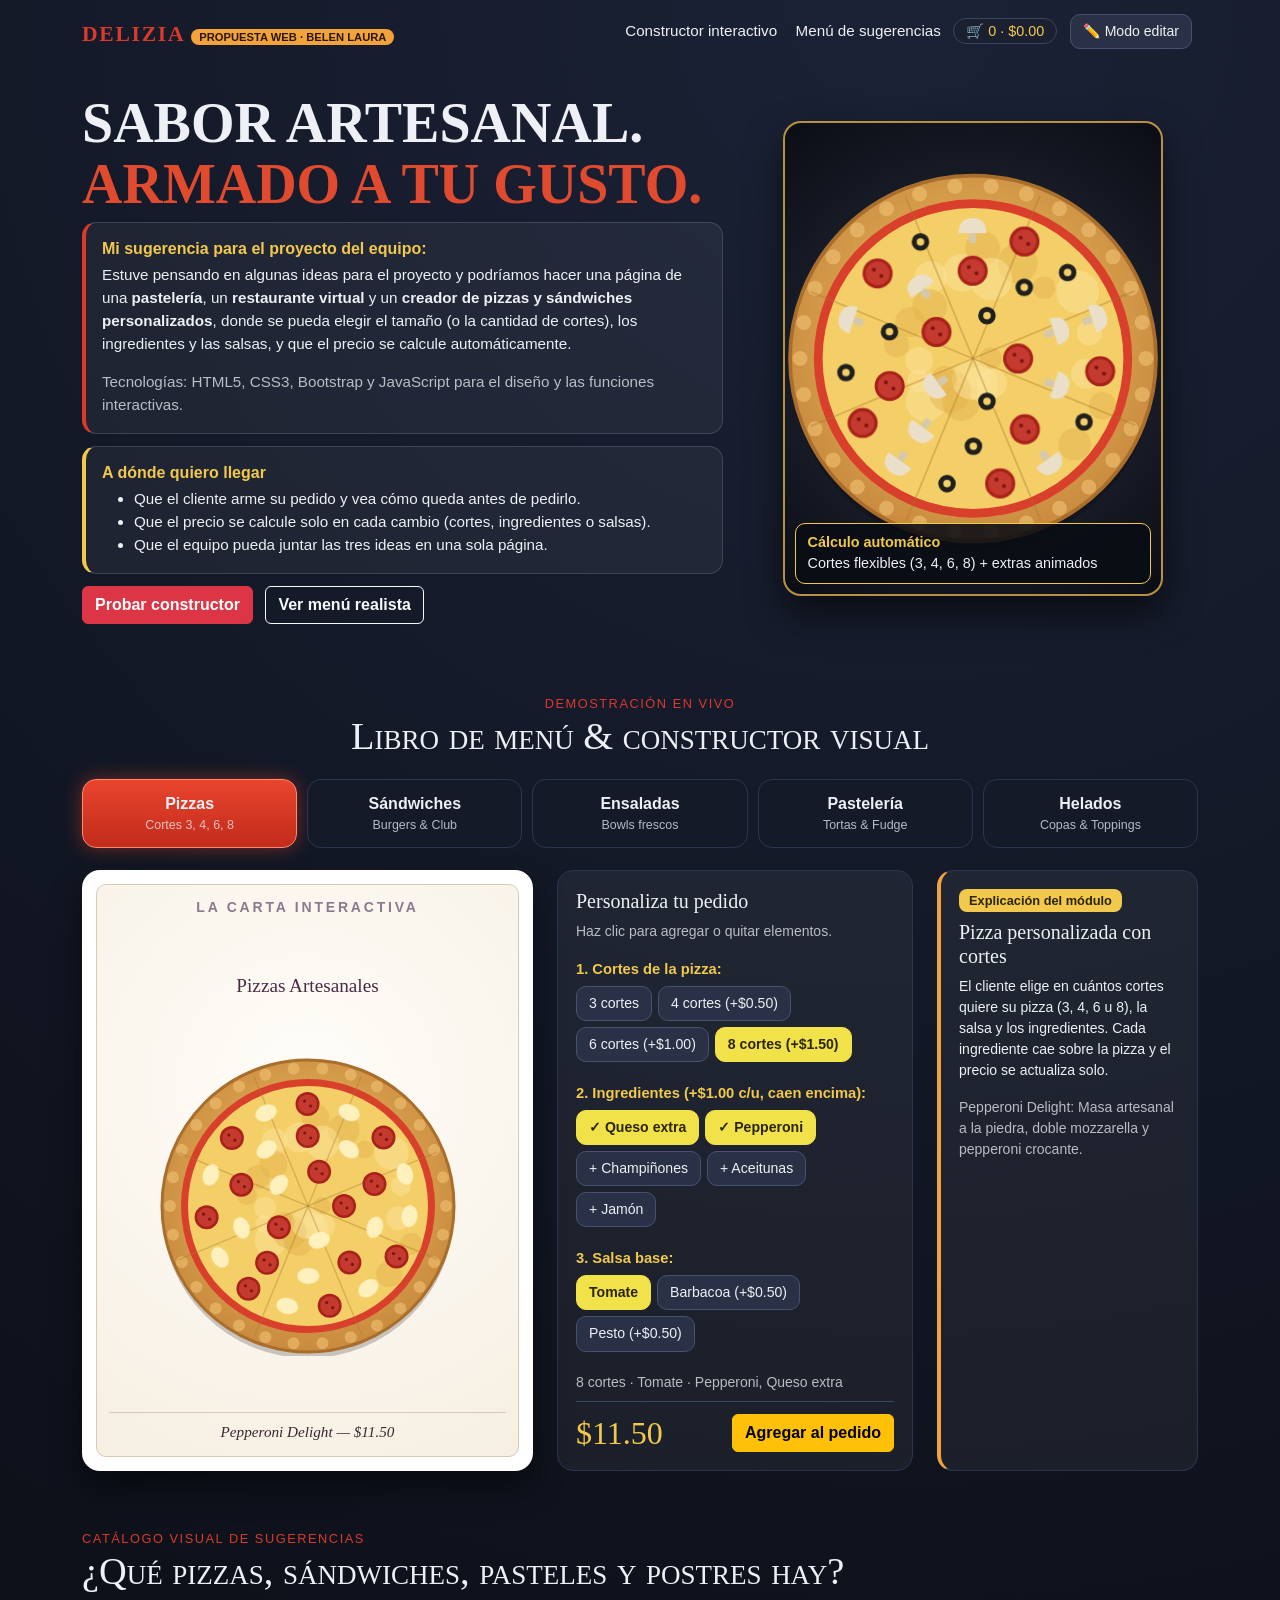
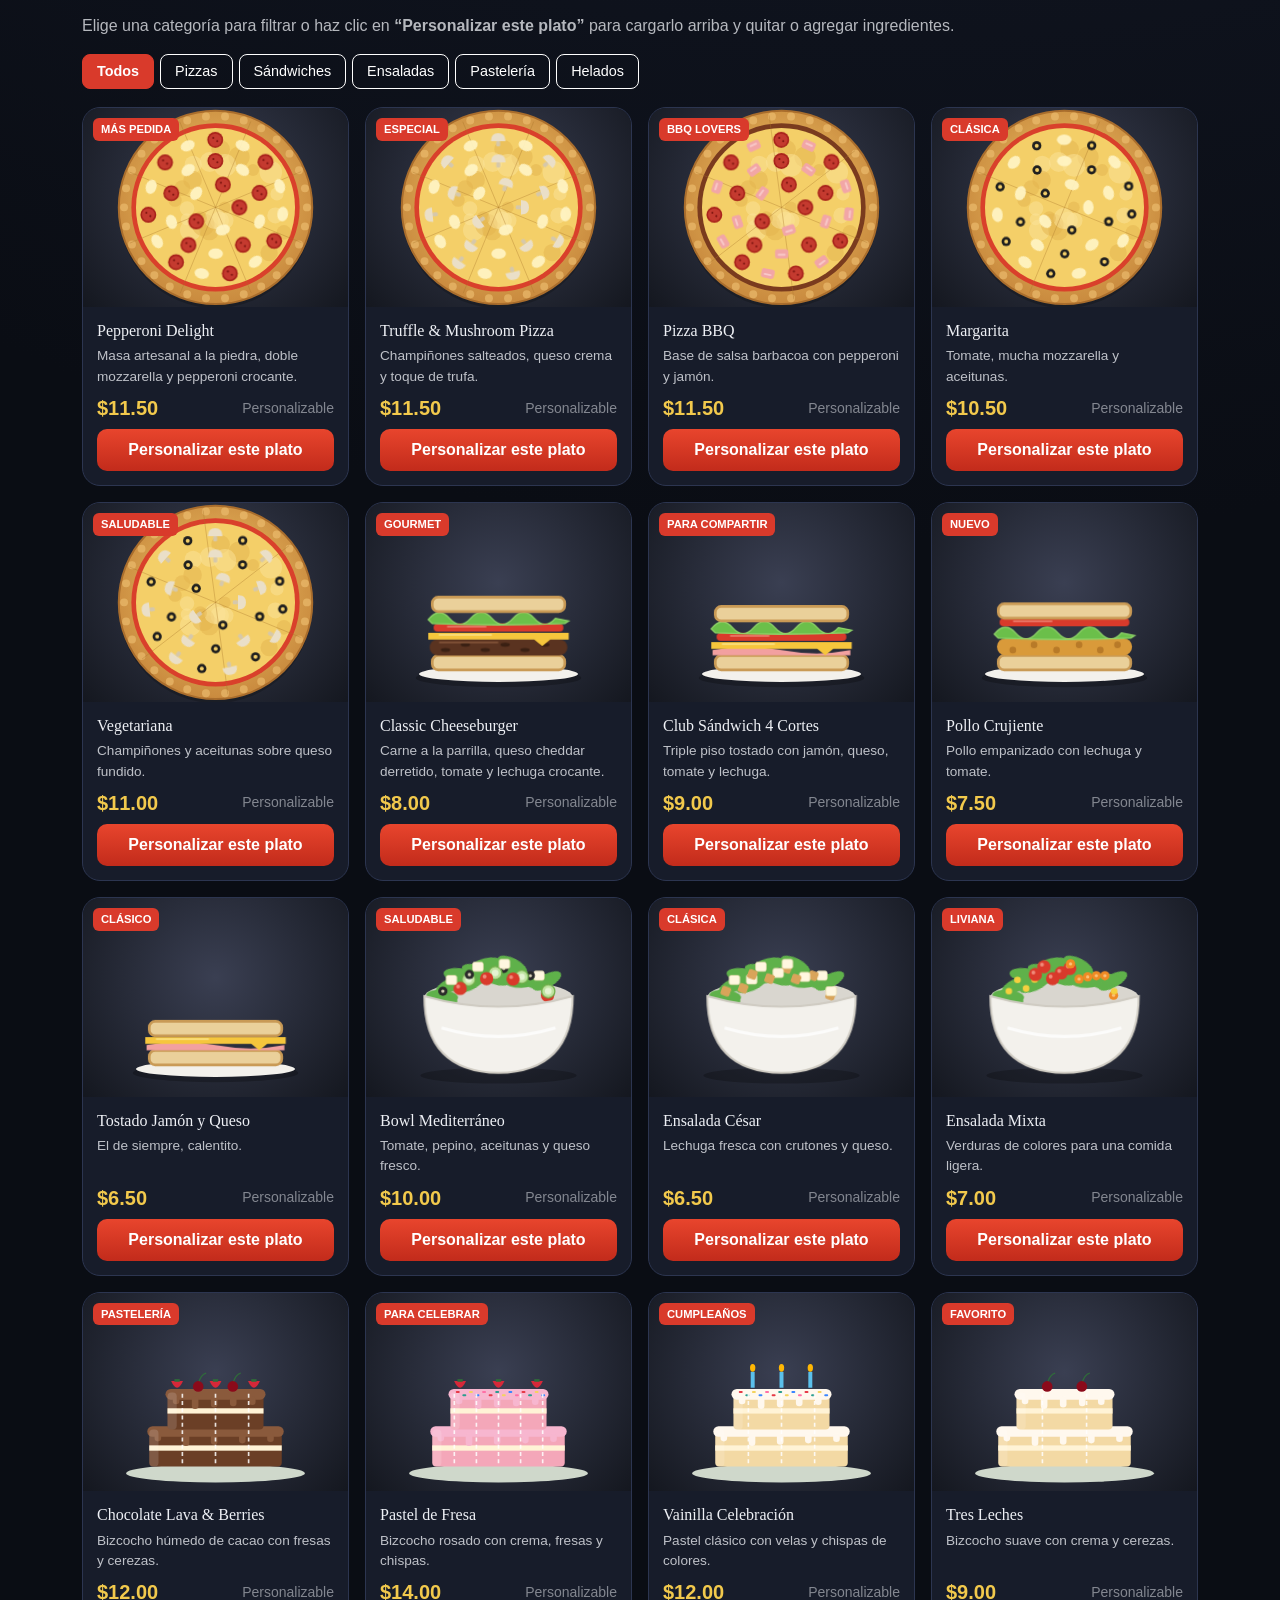
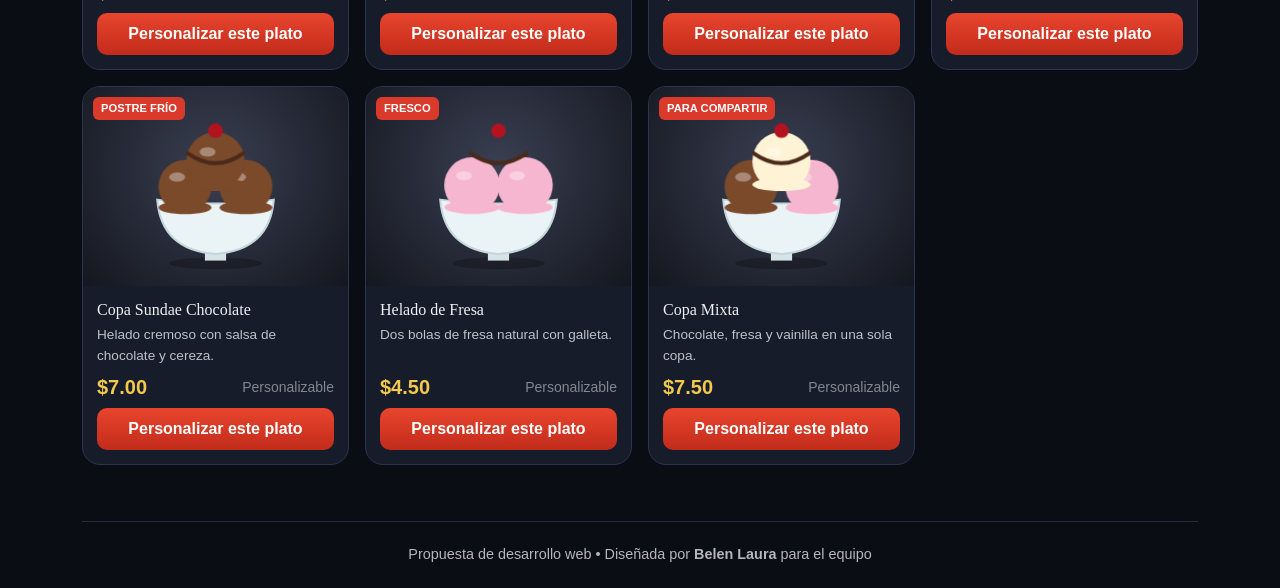
==== belen.html @ 1214b103 "Add files via upload" ====
<!DOCTYPE html>
<html lang="es">
<head>
<meta charset="UTF-8">
<meta name="viewport" content="width=device-width, initial-scale=1">
<title>Propuesta web: pizzas, sándwiches, pastelería y postres — Belen Laura</title>
<link href="https://cdn.jsdelivr.net/npm/bootstrap@5.3.3/dist/css/bootstrap.min.css" rel="stylesheet">
<style>
:root{--red:#d93a2b;--gold:#f2c94c;--bg:#0a0d14;--card:#171c2a;--line:#2c3550}
html{scroll-behavior:smooth}
body{background:radial-gradient(circle at 70% 0,#1b2236 0,var(--bg) 55%);color:#eef0f5;font-family:"Segoe UI",Roboto,Arial,sans-serif;min-height:100vh}
h1,h2,h3,.brand{font-family:Georgia,"Times New Roman",serif}
.top{display:flex;justify-content:space-between;align-items:center;flex-wrap:wrap;gap:10px;padding:14px 0}
.brand{color:var(--red);font-weight:700;letter-spacing:.08em;font-size:1.35rem}
.tag{background:#f2a33a;color:#2a1600;border-radius:8px;padding:2px 8px;font-size:.7rem;font-weight:700;margin-left:6px;font-family:"Segoe UI",sans-serif}
.top a{color:#eef0f5;text-decoration:none;margin-left:14px;font-size:.95rem}.top a:hover{color:var(--gold)}
.pill{background:#1a2030;border:1px solid #3a4560;border-radius:999px;padding:4px 12px;color:var(--gold);font-size:.9rem}
.hero h1{font-size:clamp(2rem,6vw,3.5rem);line-height:1.08;font-weight:800;text-transform:uppercase}
.hero h1 span{color:#e04a2f}
.box{background:rgba(255,255,255,.05);border:1px solid rgba(255,255,255,.14);border-left:4px solid var(--red);border-radius:14px;padding:16px;margin-bottom:12px}
.box h3{font-size:1rem;color:var(--gold);font-family:"Segoe UI",sans-serif;font-weight:700;margin-bottom:6px}
.box p,.box li{font-size:.95rem;line-height:1.5}
.frame{border:2px solid #b8903f;border-radius:18px;overflow:hidden;position:relative;background:radial-gradient(circle,#2b3042,#0a0d14);aspect-ratio:4/5;max-width:380px;margin:auto;box-shadow:0 18px 36px rgba(0,0,0,.55)}
.frame>svg,.frame>img{position:absolute;inset:0;width:100%;height:100%;object-fit:cover}
.cap2{position:absolute;left:10px;right:10px;bottom:10px;background:rgba(10,13,20,.88);border:1px solid var(--gold);border-radius:10px;padding:8px 12px;z-index:2;font-size:.9rem}
.eyebrow{color:var(--red);text-transform:uppercase;letter-spacing:.12em;font-size:.8rem;text-align:center;margin:0}
.sec{padding:46px 0 12px}.sec h2{text-align:center;font-size:clamp(1.6rem,4.5vw,2.4rem);font-variant:small-caps;margin-bottom:20px}
.cattabs{display:grid;grid-template-columns:repeat(auto-fit,minmax(130px,1fr));gap:10px;margin-bottom:22px}
.cattab{background:#141a28;border:1px solid var(--line);border-radius:14px;color:#eef0f5;padding:12px 8px;text-align:center;cursor:pointer;transition:.2s}
.cattab:hover{border-color:var(--gold)}
.cattab small{display:block;opacity:.75;font-size:.78rem}
.cattab.on{background:linear-gradient(#e8452d,#c22b1b);border-color:#ff8a70;box-shadow:0 0 18px rgba(232,69,45,.45)}
.pn{background:rgba(255,255,255,.05);border:1px solid var(--line);border-radius:16px;padding:18px;height:100%;display:flex;flex-direction:column}
.pn h3{font-size:1.25rem}
.bookp{background:#fff;border-radius:18px;padding:14px;color:#3a2530;text-align:center;height:100%;box-shadow:0 16px 32px rgba(0,0,0,.45)}
.bookp .in{border:1px solid #d9c9b5;border-radius:10px;padding:12px;height:100%;display:flex;flex-direction:column;justify-content:space-between;background:radial-gradient(circle at 50% 35%,#fffdf9,#f6efe2)}
.bookp small{letter-spacing:.2em;color:#8a7a90;font-weight:600}
.bookp h3{font-size:1.2rem;color:#4a2a44;margin:4px 0}
.bookp svg{width:100%;max-width:300px;display:block;margin:4px auto}
.bookp .cp{font-family:Georgia,serif;font-style:italic;border-top:1px solid #d9c9b5;padding-top:8px;font-size:.95rem}
.og{margin-bottom:14px}.og b{display:block;color:var(--gold);margin-bottom:6px;font-size:.92rem}
.opt{background:#2a3146;border:1px solid #475270;color:#eef0f5;border-radius:10px;padding:6px 12px;margin:0 6px 6px 0;cursor:pointer;font-size:.88rem;transition:.15s}
.opt:hover{border-color:var(--gold)}
.opt.on{background:#f2e24a;color:#2a2400;border-color:#f2e24a;font-weight:700}
.tot{display:flex;justify-content:space-between;align-items:center;border-top:1px solid #3a4560;padding-top:12px;margin-top:auto}
.price{font-family:Georgia,serif;font-size:2rem;color:var(--gold);line-height:1}
.exp{border-left:4px solid #f2a33a}
.chipy{display:inline-block;background:var(--gold);color:#2a2400;border-radius:8px;padding:2px 10px;font-size:.8rem;font-weight:700;margin-bottom:8px;align-self:flex-start}
.filt{display:flex;flex-wrap:wrap;gap:6px;margin-bottom:18px}
.filt button{background:transparent;border:1px solid #fff;color:#fff;padding:6px 14px;border-radius:8px;cursor:pointer;font-size:.9rem;transition:.15s}
.filt button:hover{border-color:var(--gold);color:var(--gold)}
.filt button.on{background:var(--red);border-color:var(--red);color:#fff;font-weight:600}
.mcard{background:var(--card);border:1px solid var(--line);border-radius:18px;overflow:hidden;height:100%;display:flex;flex-direction:column;transition:.2s}
.mcard:hover{border-color:var(--gold);transform:translateY(-3px)}
.media{position:relative;aspect-ratio:4/3;background:radial-gradient(circle at 50% 40%,#3a3f52,#14171f);overflow:hidden}
.media svg,.media img{position:absolute;inset:0;width:100%;height:100%;object-fit:cover}
.media svg{object-fit:contain}
.br{position:absolute;left:10px;top:10px;z-index:2;background:var(--red);color:#fff;font-size:.7rem;font-weight:700;border-radius:6px;padding:3px 8px;text-transform:uppercase}
.mb{padding:14px;display:flex;flex-direction:column;gap:6px;flex:1}
.mb p{font-size:.85rem;opacity:.78;margin:0;flex:1}
.mb .pr{display:flex;justify-content:space-between;align-items:center}
.mb .pr b{color:var(--gold);font-size:1.25rem}
.mbtn{background:linear-gradient(#e8452d,#c22b1b);border:0;color:#fff;border-radius:10px;padding:9px;font-weight:600;cursor:pointer;transition:.15s}
.mbtn:hover{filter:brightness(1.1)}
.foot{border-top:1px solid var(--line);margin-top:44px;padding:22px 0;text-align:center;opacity:.75;font-size:.9rem}
body.edit [data-edit]{outline:2px dashed var(--gold);outline-offset:3px;cursor:text}
.ly,.steam,.liq,.bub{will-change:transform}
.steam{opacity:0}
.anim .ly{animation:drop .7s cubic-bezier(.25,.9,.3,1.25) both;animation-delay:calc(var(--i)*.12s)}
.anim .rise{animation:rise .9s ease both;transform-origin:150px 270px}
.anim .liq{transform-origin:150px 250px;animation:fillup 1.6s ease both}
.anim .steam{animation:steam 3s ease-in infinite;animation-delay:var(--d)}
.anim .bub{animation:bub 2.4s linear infinite;animation-delay:var(--d)}
.bookp.flip{animation:flip .8s cubic-bezier(.2,.8,.2,1) both;transform-origin:left center}
@keyframes drop{from{transform:translateY(-140px) rotate(-6deg);opacity:0}to{transform:none;opacity:1}}
@keyframes rise{from{transform:translateY(60px) scale(.6);opacity:0}}
@keyframes fillup{from{transform:scaleY(0)}}
@keyframes steam{0%{opacity:0;transform:translateY(8px)}40%{opacity:.55}100%{opacity:0;transform:translateY(-26px)}}
@keyframes bub{from{transform:translateY(0);opacity:.8}to{transform:translateY(-120px);opacity:0}}
@keyframes flip{from{transform:perspective(1100px) rotateY(-70deg);opacity:.2}to{transform:none}}
@media (prefers-reduced-motion:reduce){.anim *,.flip{animation:none!important}}
</style>
</head>
<body>
<div class="container">
 <div class="top">
  <div><span class="brand" data-edit>DELIZIA</span><span class="tag">PROPUESTA WEB · BELEN LAURA</span></div>
  <div>
   <a href="#constructor">Constructor interactivo</a>
   <a href="#catalogo">Menú de sugerencias</a>
   <span class="pill ms-2" id="cart">🛒 0 · $0.00</span>
   <button type="button" class="opt ms-2" id="editBtn">✏️ Modo editar</button>
  </div>
 </div>

 <section class="hero row g-4 align-items-center py-4">
  <div class="col-lg-7">
   <h1 data-edit>Sabor artesanal. <span>Armado a tu gusto.</span></h1>
   <div class="box" data-edit>
    <h3>Mi sugerencia para el proyecto del equipo:</h3>
    <p>Estuve pensando en algunas ideas para el proyecto y podríamos hacer una página de una <b>pastelería</b>, un <b>restaurante virtual</b> y un <b>creador de pizzas y sándwiches personalizados</b>, donde se pueda elegir el tamaño (o la cantidad de cortes), los ingredientes y las salsas, y que el precio se calcule automáticamente.</p>
    <p class="mb-0 opacity-75">Tecnologías: HTML5, CSS3, Bootstrap y JavaScript para el diseño y las funciones interactivas.</p>
   </div>
   <div class="box" data-edit style="border-left-color:var(--gold)">
    <h3>A dónde quiero llegar</h3>
    <ul class="mb-0">
     <li>Que el cliente arme su pedido y vea cómo queda antes de pedirlo.</li>
     <li>Que el precio se calcule solo en cada cambio (cortes, ingredientes o salsas).</li>
     <li>Que el equipo pueda juntar las tres ideas en una sola página.</li>
    </ul>
   </div>
   <a class="btn btn-danger me-2 fw-semibold" href="#constructor">Probar constructor</a>
   <a class="btn btn-outline-light fw-semibold" href="#catalogo">Ver menú realista</a>
  </div>
  <div class="col-lg-5">
   <div class="frame anim" id="heroFrame">
    <svg viewBox="0 0 300 300" id="heroArt" aria-hidden="true"></svg>
    <img src="img/hero.jpg" alt="" onerror="this.remove()">
    <div class="cap2"><b style="color:var(--gold)">Cálculo automático</b><br>Cortes flexibles (3, 4, 6, 8) + extras animados</div>
   </div>
  </div>
 </section>

 <section class="sec" id="constructor">
  <p class="eyebrow">Demostración en vivo</p>
  <h2>Libro de menú &amp; constructor visual</h2>
  <div class="cattabs" id="cattabs"></div>
  <div class="row g-4">
   <div class="col-lg-5">
    <div class="bookp" id="bookp">
     <div class="in">
      <small>LA CARTA INTERACTIVA</small>
      <h3 id="bookT"></h3>
      <svg id="bookArt" viewBox="0 0 300 300" role="img" aria-label="Tu plato"></svg>
      <div class="cp" id="cap"></div>
     </div>
    </div>
   </div>
   <div class="col-lg-4">
    <div class="pn">
     <h3>Personaliza tu pedido</h3>
     <p class="small opacity-75">Haz clic para agregar o quitar elementos.</p>
     <div id="opts"></div>
     <div class="small opacity-75 mb-2" id="sum" aria-live="polite"></div>
     <div class="tot">
      <span class="price" id="total"></span>
      <button type="button" class="btn btn-warning fw-semibold" id="addBtn">Agregar al pedido</button>
     </div>
    </div>
   </div>
   <div class="col-lg-3">
    <div class="pn exp">
     <span class="chipy">Explicación del módulo</span>
     <h3 id="exT"></h3>
     <p id="exP" class="small"></p>
     <p id="dishP" class="small opacity-75 mb-0"></p>
    </div>
   </div>
  </div>
 </section>

 <section class="sec" id="catalogo">
  <p class="eyebrow" style="text-align:left">Catálogo visual de sugerencias</p>
  <h2 style="text-align:left">¿Qué pizzas, sándwiches, pasteles y postres hay?</h2>
  <p class="opacity-75">Elige una categoría para filtrar o haz clic en <b>“Personalizar este plato”</b> para cargarlo arriba y quitar o agregar ingredientes.</p>
  <div class="filt" id="filt"></div>
  <div class="row g-3" id="grid"></div>
 </section>

 <div class="foot" data-edit>Propuesta de desarrollo web • Diseñada por <b>Belen Laura</b> para el equipo</div>
</div>

<script>
(function(){
 var slots=[];[[36,5,0],[70,10,.31],[102,15,.1]].forEach(function(r){for(var j=0;j<r[1];j++){var a=r[2]+j*6.2832/r[1];slots.push({x:150+Math.cos(a)*r[0],y:150+Math.sin(a)*r[0],a:a})}});
 function piece(n,x,y,a){
  var d=(a*180/Math.PI+90).toFixed(0),rot=' transform="rotate('+d+' '+x+' '+y+')"';
  if(n==="Pepperoni")return '<circle cx="'+x+'" cy="'+y+'" r="12" fill="#a8221b"/><circle cx="'+x+'" cy="'+y+'" r="9.5" fill="#c43a2f"/><circle cx="'+(x-3)+'" cy="'+(y-3)+'" r="1.6" fill="#7e1510"/><circle cx="'+(x+3)+'" cy="'+(y+2)+'" r="1.6" fill="#7e1510"/>';
  if(n==="Champiñones")return '<g'+rot+'><path d="M'+(x-11)+' '+(y+2)+' Q'+(x-11)+' '+(y-10)+' '+x+' '+(y-10)+' Q'+(x+11)+' '+(y-10)+' '+(x+11)+' '+(y+2)+' Z" fill="#eadfc8"/><rect x="'+(x-3)+'" y="'+(y+2)+'" width="6" height="8" rx="2" fill="#d6c8aa"/></g>';
  if(n==="Aceitunas")return '<circle cx="'+x+'" cy="'+y+'" r="7" fill="#1f1f1f"/><circle cx="'+x+'" cy="'+y+'" r="3" fill="#f4cf68"/>';
  if(n==="Jamón")return '<rect x="'+(x-10)+'" y="'+(y-7)+'" width="20" height="14" rx="4" fill="#f2a6a6"'+rot+'/><rect x="'+(x-6)+'" y="'+(y-3)+'" width="12" height="3" rx="1.5" fill="#f9c9c9"'+rot+'/>';
  return '<ellipse cx="'+x+'" cy="'+y+'" rx="11" ry="8" fill="#fff4c4" opacity=".92"'+rot+'/>';
 }
 function pizzaSvg(sauce,list,pid,cuts){
  cuts=cuts||8;
  var s='<defs><radialGradient id="'+pid+'c" cx="50%" cy="45%" r="55%"><stop offset="0" stop-color="#f1c86a"/><stop offset="1" stop-color="#c98a3e"/></radialGradient></defs>';
  s+='<circle cx="150" cy="156" r="146" fill="#000" opacity=".2"/><circle cx="150" cy="150" r="146" fill="url(#'+pid+'c)" stroke="#a96d2c" stroke-width="3"/>';
  for(var k=0;k<30;k++){var q=k*6.2832/30;s+='<circle cx="'+(150+Math.cos(q)*138)+'" cy="'+(150+Math.sin(q)*138)+'" r="6" fill="#f0c273" opacity=".6"/>'}
  s+='<circle cx="150" cy="150" r="127" fill="'+sauce+'"/><circle cx="150" cy="150" r="120" fill="#f4cf68"/>';
  for(var k=0;k<24;k++){var q=k*2.4,rr=14+(k*37)%100;s+='<circle cx="'+(150+Math.cos(q)*rr)+'" cy="'+(150+Math.sin(q)*rr)+'" r="'+(9+(k*7)%9)+'" fill="'+(k%2?"#fbe49a":"#e3b44e")+'" opacity=".5"/>'}
  for(var k=0;k<cuts;k++){var q=k*Math.PI*2/cuts+.39;s+='<line x1="150" y1="150" x2="'+(150+Math.cos(q)*140)+'" y2="'+(150+Math.sin(q)*140)+'" stroke="#a9742a" stroke-width="1.5" opacity=".35"/>'}
  var m=list.length,step=m===1?2:m;
  list.forEach(function(n,idx){slots.forEach(function(p,i){if(i%step===idx%step)s+='<g class="ly" style="--i:'+((i%10)*.5)+'">'+piece(n,p.x,p.y,p.a)+'</g>'})});
  return s;
 }

 function cakeSvg(tiers,spv,flv,frv,decos){
  var s='<ellipse cx="150" cy="272" rx="135" ry="14" fill="#cfd8cb"/>';
  for(var i=0;i<tiers;i++){var w=200-i*55,h=56,y=262-(i+1)*h,x=150-w/2;
   s+='<rect x="'+x+'" y="'+y+'" width="'+w+'" height="'+h+'" rx="6" fill="'+spv+'"/>';
   s+='<rect x="'+x+'" y="'+(y+h/2-4)+'" width="'+w+'" height="8" fill="'+flv+'"/>';
   s+='<rect x="'+(x-3)+'" y="'+(y-5)+'" width="'+(w+6)+'" height="16" rx="8" fill="'+frv+'"/>';for(var d=0;d<5;d++)s+='<rect x="'+(x+8+d*(w-30)/4)+'" y="'+(y+6)+'" width="10" height="'+(12+(d*7)%9)+'" rx="5" fill="'+frv+'"/>';s+='<rect x="'+x+'" y="'+y+'" width="14" height="'+h+'" rx="6" fill="#fff" opacity=".14"/>';}
  var topW=200-(tiers-1)*55,topY=262-tiers*56-5;
  if(decos.indexOf("Chispas")>-1){var cols=["#e63946","#2a9d8f","#f4d35e","#3a86ff","#ff70a6"];for(var j=0;j<14;j++)s+='<rect x="'+(150-topW/2+8+j*(topW-16)/13)+'" y="'+(topY+3+(j%2)*5)+'" width="6" height="3" rx="1.5" fill="'+cols[j%5]+'"/>';}
  if(decos.indexOf("Fresas")>-1)[-.4,0,.4].forEach(function(o){var cx=150+o*topW;s+='<path d="M'+(cx-9)+' '+(topY-12)+' Q'+cx+' '+(topY+8)+' '+(cx+9)+' '+(topY-12)+' Z" fill="#d62839"/><rect x="'+(cx-4)+'" y="'+(topY-15)+'" width="8" height="4" fill="#2f6b3a"/>'});
  if(decos.indexOf("Cerezas")>-1)[-.18,.18].forEach(function(o){var cx=150+o*topW;s+='<path d="M'+cx+' '+(topY-8)+' q4 -14 12 -16" stroke="#2f6b3a" stroke-width="2" fill="none"/><circle cx="'+cx+'" cy="'+(topY-4)+'" r="8" fill="#8b0a1a"/>'});
  if(decos.indexOf("Velas")>-1)[-.3,0,.3].forEach(function(o){var cx=150+o*topW;s+='<rect x="'+(cx-3)+'" y="'+(topY-26)+'" width="6" height="24" fill="#5bc0eb"/><ellipse cx="'+cx+'" cy="'+(topY-32)+'" rx="4" ry="6" fill="#ffb703"/>'});
  return s;
 }

 var LY={
  pan:[26,function(b){return '<path d="M42 '+(b-26)+'H258Q262 '+b+' 220 '+b+'H80Q38 '+b+' 42 '+(b-26)+'Z" fill="#d99a4b"/><rect x="52" y="'+(b-21)+'" width="196" height="5" rx="2.5" fill="#f1c27a" opacity=".6"/>'}],
  tapa:[62,function(b){return '<path d="M38 '+b+'Q38 '+(b-66)+' 150 '+(b-66)+'Q262 '+(b-66)+' 262 '+b+'Z" fill="#dc9a45"/><ellipse cx="110" cy="'+(b-44)+'" rx="46" ry="12" fill="#f4c887" opacity=".55"/>'+[[100,48],[140,56],[180,50],[212,34],[78,30],[125,28],[165,32]].map(function(e){return '<ellipse cx="'+e[0]+'" cy="'+(b-e[1])+'" rx="4" ry="2" fill="#fff3d0"/>'}).join("")}],
  carne:[24,function(b){return '<rect x="46" y="'+(b-24)+'" width="208" height="24" rx="12" fill="#5a3320"/>'+[70,100,130,160,190,220].map(function(x,k){return '<ellipse cx="'+x+'" cy="'+(b-8-(k%2)*8)+'" rx="7" ry="3" fill="#3a2013"/>'}).join("")+'<rect x="60" y="'+(b-21)+'" width="90" height="3" rx="1.5" fill="#8a5a3c" opacity=".7"/>'}],
  queso:[12,function(b){return '<path d="M44 '+(b-10)+'H256V'+b+'H228L216 '+(b+10)+'L204 '+b+'H44Z" fill="#f6c63c"/><rect x="60" y="'+(b-8)+'" width="80" height="2" fill="#fff0a8" opacity=".8"/>'}],
  tomate:[12,function(b){return '<rect x="52" y="'+(b-12)+'" width="196" height="12" rx="6" fill="#d93a2b"/><rect x="72" y="'+(b-9)+'" width="60" height="3" rx="1.5" fill="#f08a7a" opacity=".7"/>'}],
  lechuga:[18,function(b){return '<path d="M44 '+(b-6)+'Q60 '+(b-26)+' 76 '+(b-8)+'T108 '+(b-8)+'T140 '+(b-8)+'T172 '+(b-8)+'T204 '+(b-8)+'T236 '+(b-8)+'L256 '+(b-4)+'L250 '+b+'Q150 '+(b+4)+' 50 '+b+'Z" fill="#6bbf4a" stroke="#8fd46a" stroke-width="2"/>'}],
  cebolla:[6,function(b){return '<rect x="64" y="'+(b-6)+'" width="172" height="6" rx="3" fill="#ead7f2" stroke="#b99ac9"/>'}],
  jamon:[10,function(b){return '<path d="M46 '+(b-8)+'Q96 '+(b-18)+' 150 '+(b-8)+'T254 '+(b-8)+'V'+b+'H46Z" fill="#f2a0a0"/>'}],
  pollo:[26,function(b){return '<rect x="48" y="'+(b-26)+'" width="204" height="26" rx="13" fill="#d99a3a"/>'+[72,104,138,172,204,230].map(function(x,k){return '<circle cx="'+x+'" cy="'+(b-8-(k%2)*8)+'" r="5" fill="#b87a28"/>'}).join("")}],
  pan2:[22,function(b){return '<rect x="50" y="'+(b-22)+'" width="200" height="22" rx="9" fill="#ead09a" stroke="#c99a55" stroke-width="4"/>'}]
 };
 function steam(xs,y){return xs.map(function(x,k){return '<path class="steam" style="--d:'+(k*.7)+'s" d="M'+x+' '+y+'q-12 -18 0 -34t0 -34" stroke="#fff" stroke-width="5" fill="none" stroke-linecap="round"/>'}).join("")}
 function stackSvg(L){var y=252,s='<ellipse cx="150" cy="264" rx="125" ry="14" fill="#000" opacity=".25"/><ellipse cx="150" cy="258" rx="120" ry="12" fill="#f3f1ec"/>';
  L.forEach(function(n,i){var d=LY[n],b=y;y-=d[0];s+='<g class="ly" style="--i:'+i+'">'+d[1](b)+'</g>'});return s+steam([110,150,190],y-4)}
 var SP={hoja:function(x,y){return '<ellipse cx="'+x+'" cy="'+y+'" rx="24" ry="10" fill="#5fb14a" transform="rotate('+((x*7)%60-30)+' '+x+' '+y+')"/>'},
  tomate:function(x,y){return '<circle cx="'+x+'" cy="'+y+'" r="10" fill="#d93a2b"/><circle cx="'+(x-3)+'" cy="'+(y-3)+'" r="3" fill="#f08a7a"/>'},
  pepino:function(x,y){return '<circle cx="'+x+'" cy="'+y+'" r="10" fill="#bfe3a0" stroke="#6fae4a" stroke-width="2"/><circle cx="'+x+'" cy="'+y+'" r="5" fill="#e4f4d2"/>'},
  aceituna:function(x,y){return '<circle cx="'+x+'" cy="'+y+'" r="7" fill="#2a2a2a"/><circle cx="'+x+'" cy="'+y+'" r="2.5" fill="#d9d2b8"/>'},
  queso:function(x,y){return '<rect x="'+(x-8)+'" y="'+(y-7)+'" width="16" height="14" rx="3" fill="#fff7e0" stroke="#e8dcb0"/>'},
  crutones:function(x,y){return '<rect x="'+(x-7)+'" y="'+(y-7)+'" width="14" height="14" rx="3" fill="#d9a45a" transform="rotate(20 '+x+' '+y+')"/>'},
  zanahoria:function(x,y){return '<circle cx="'+x+'" cy="'+y+'" r="7" fill="#f08a24"/><circle cx="'+x+'" cy="'+y+'" r="2.5" fill="#f9c27a"/>'},
  maiz:function(x,y){return '<circle cx="'+x+'" cy="'+y+'" r="5" fill="#f4d03f"/>'}};
 function saladSvg(types){var s='<ellipse cx="150" cy="268" rx="118" ry="12" fill="#000" opacity=".25"/><ellipse cx="150" cy="150" rx="112" ry="26" fill="#d9d6cf"/>';
  for(var k=0;k<32;k++){var x=64+(k*53)%172,dx=(x-150)/88,y=158-(1-dx*dx)*38-(k%4)*7,t=k<16?"hoja":types[k%types.length];s+='<g class="ly" style="--i:'+(k*.12)+'">'+SP[t](x,y)+'</g>'}
  return s+'<path d="M38 148Q150 180 262 148Q262 262 150 264Q38 262 38 148Z" fill="#f3f1ec" stroke="#cfcbc2" stroke-width="3"/><path d="M64 196Q150 222 236 196" stroke="#fff" stroke-width="5" fill="none" opacity=".8"/>'}
 function iceSvg(c){var s='<ellipse cx="150" cy="266" rx="70" ry="9" fill="#000" opacity=".25"/><rect x="134" y="246" width="32" height="16" fill="#d6e3e8"/><path d="M62 170Q150 182 238 170Q232 246 150 252Q68 246 62 170Z" fill="#eaf3f6" stroke="#c4d6dc" stroke-width="3"/>';
  (c.length===1?[[150,128,48]]:c.length===2?[[110,148,42],[190,148,42]]:[[104,150,40],[196,150,40],[150,112,44]]).forEach(function(e,i){s+='<g class="ly" style="--i:'+i+'"><ellipse cx="'+e[0]+'" cy="'+(e[1]+e[2]*.8)+'" rx="'+e[2]+'" ry="10" fill="'+c[i]+'"/><circle cx="'+e[0]+'" cy="'+e[1]+'" r="'+e[2]+'" fill="'+c[i]+'"/><ellipse cx="'+(e[0]-12)+'" cy="'+(e[1]-14)+'" rx="12" ry="7" fill="#fff" opacity=".35"/></g>'});
  return s+'<g class="ly" style="--i:3"><path d="M108 100q42 30 84 0" stroke="#4a2a1a" stroke-width="6" fill="none" stroke-linecap="round"/><circle cx="150" cy="66" r="11" fill="#b3121f"/></g>'}

 var SM={"Carne":"carne","Queso":"queso","Jamón":"jamon","Pollo":"pollo","Tomate":"tomate","Lechuga":"lechuga","Cebolla":"cebolla"};
 var SA={"Tomate":"tomate","Pepino":"pepino","Aceitunas":"aceituna","Queso":"queso","Crutones":"crutones","Zanahoria":"zanahoria","Maíz":"maiz"};
 var uid=0;
 var CATS=[
  {id:"pizzas",t:"Pizzas",s:"Cortes 3, 4, 6, 8",base:8,book:"Pizzas Artesanales",
   g1:["1. Cortes de la pizza:",[["3 cortes",0,3],["4 cortes",.5,4],["6 cortes",1,6],["8 cortes",1.5,8]]],
   g2:["2. Ingredientes (+$1.00 c/u, caen encima):",["Queso extra","Pepperoni","Champiñones","Aceitunas","Jamón"]],
   g3:["3. Salsa base:",[["Tomate",0,"#d9402b"],["Barbacoa",.5,"#7a3b1e"],["Pesto",.5,"#6fa84a"]]],
   ex:["Pizza personalizada con cortes","El cliente elige en cuántos cortes quiere su pizza (3, 4, 6 u 8), la salsa y los ingredientes. Cada ingrediente cae sobre la pizza y el precio se actualiza solo."]},
  {id:"sandwiches",t:"Sándwiches",s:"Burgers & Club",base:4,book:"Sándwiches & Burgers",
   g1:["1. Cortes:",[["Entero",0],["2 cortes",.5],["4 cortes",1]]],
   g2:["2. Ingredientes (+$1.00 c/u, se apilan):",["Carne","Queso","Jamón","Pollo","Tomate","Lechuga","Cebolla"]],
   g3:["3. Salsa:",[["Mayonesa",0],["BBQ",.5],["Picante",.5]]],
   ex:["Sándwiches que se arman por capas","Cada ingrediente que eliges se apila entre los panes y el precio sube con cada capa. Así el cliente ve cómo queda antes de pedir."]},
  {id:"ensaladas",t:"Ensaladas",s:"Bowls frescos",base:4,book:"Ensaladas & Bowls",
   g1:["1. Tamaño del bowl:",[["Individual",0],["Mediana",2],["Familiar",4]]],
   g2:["2. Ingredientes (+$1.00 c/u, caen al bowl):",["Tomate","Pepino","Aceitunas","Queso","Crutones","Zanahoria","Maíz"]],
   g3:["3. Aderezo:",[["Ranch",0],["Vinagreta",0],["César",.5]]],
   ex:["Bowls con ingredientes que caen","El cliente llena su bowl ingrediente por ingrediente. Se ve cómo se va llenando y el total cambia en cada clic."]},
  {id:"pasteleria",t:"Pastelería",s:"Tortas & Fudge",base:8,book:"Pastelería & Tortas Artesanales",
   g1:["1. Porciones / cortes del pastel:",[["3 porciones",0,3],["4 porciones",2,4],["6 porciones",4,6]]],
   g2:["2. Decoraciones (+$1.00 c/u, caen encima):",["Fresas","Cerezas","Chispas","Velas"]],
   g3:["3. Bizcocho y cobertura:",[["Vainilla",0,"#f3d9a4","#fff8ee"],["Chocolate",0,"#6b3f26","#8a5a3c"],["Fresa",0,"#f4a7b9","#f7b6cf"]]],
   ex:["Pastelería personalizada con coberturas","El cliente escoge si quiere el pastel dividido en 3, 4 o 6 porciones, el sabor del bizcocho y las decoraciones que caen encima. Las líneas blancas muestran los cortes."]},
  {id:"helados",t:"Helados",s:"Copas & Toppings",base:2,book:"Helados & Copas",
   g1:["1. Tamaño:",[["1 bola",0,1],["2 bolas",1.5,2],["3 bolas",3,3]]],
   g2:["2. Toppings (+$1.00 c/u):",["Salsa de chocolate","Cereza","Galleta","Chispas"]],
   g3:["3. Sabor:",[["Chocolate",0,"#7a4a2b"],["Fresa",0,"#f7b6cf"],["Vainilla",0,"#fff3d6"],["Mixto",.5,"mix"]]],
   ex:["Copas con bolas y toppings","El cliente decide cuántas bolas quiere y el sabor. Las bolas caen en la copa una por una."]}];

 var PLATOS=[
  ["pizzas","Pepperoni Delight","Más pedida","Masa artesanal a la piedra, doble mozzarella y pepperoni crocante.",3,["Pepperoni","Queso extra"],0],
  ["pizzas","Truffle & Mushroom Pizza","Especial","Champiñones salteados, queso crema y toque de trufa.",3,["Champiñones","Queso extra"],0],
  ["pizzas","Pizza BBQ","BBQ Lovers","Base de salsa barbacoa con pepperoni y jamón.",2,["Pepperoni","Jamón"],1],
  ["pizzas","Margarita","Clásica","Tomate, mucha mozzarella y aceitunas.",1,["Queso extra","Aceitunas"],0],
  ["pizzas","Vegetariana","Saludable","Champiñones y aceitunas sobre queso fundido.",2,["Champiñones","Aceitunas"],0],
  ["sandwiches","Classic Cheeseburger","Gourmet","Carne a la parrilla, queso cheddar derretido, tomate y lechuga crocante.",0,["Carne","Queso","Tomate","Lechuga"],0],
  ["sandwiches","Club Sándwich 4 Cortes","Para compartir","Triple piso tostado con jamón, queso, tomate y lechuga.",2,["Jamón","Queso","Tomate","Lechuga"],0],
  ["sandwiches","Pollo Crujiente","Nuevo","Pollo empanizado con lechuga y tomate.",0,["Pollo","Lechuga","Tomate"],1],
  ["sandwiches","Tostado Jamón y Queso","Clásico","El de siempre, calentito.",1,["Jamón","Queso"],0],
  ["ensaladas","Bowl Mediterráneo","Saludable","Tomate, pepino, aceitunas y queso fresco.",1,["Tomate","Pepino","Aceitunas","Queso"],1],
  ["ensaladas","Ensalada César","Clásica","Lechuga fresca con crutones y queso.",0,["Crutones","Queso"],2],
  ["ensaladas","Ensalada Mixta","Liviana","Verduras de colores para una comida ligera.",0,["Tomate","Zanahoria","Maíz"],0],
  ["pasteleria","Chocolate Lava & Berries","Pastelería","Bizcocho húmedo de cacao con fresas y cerezas.",1,["Fresas","Cerezas"],1],
  ["pasteleria","Pastel de Fresa","Para celebrar","Bizcocho rosado con crema, fresas y chispas.",2,["Fresas","Chispas"],2],
  ["pasteleria","Vainilla Celebración","Cumpleaños","Pastel clásico con velas y chispas de colores.",1,["Velas","Chispas"],0],
  ["pasteleria","Tres Leches","Favorito","Bizcocho suave con crema y cerezas.",0,["Cerezas"],0],
  ["helados","Copa Sundae Chocolate","Postre frío","Helado cremoso con salsa de chocolate y cereza.",2,["Salsa de chocolate","Cereza"],0],
  ["helados","Helado de Fresa","Fresco","Dos bolas de fresa natural con galleta.",1,["Galleta"],1],
  ["helados","Copa Mixta","Para compartir","Chocolate, fresa y vainilla en una sola copa.",2,["Chispas","Cereza"],3]];

 function slug(s){return s.toLowerCase().normalize("NFD").replace(/[\u0300-\u036f]/g,"").replace(/[^a-z0-9]+/g,"-").replace(/^-|-$/g,"")}
 function ci_(id){for(var i=0;i<CATS.length;i++)if(CATS[i].id===id)return i}
 function draw(c,st){
  var g1=c.g1[1][st.g1],g3=c.g3[1][st.g3];
  if(c.id==="pizzas")return pizzaSvg(g3[2],st.g2,"p"+(uid++),g1[2])+steam([110,150,190],90);
  if(c.id==="sandwiches")return stackSvg(["pan2"].concat(st.g2.map(function(n){return SM[n]}),["pan2"]));
  if(c.id==="ensaladas"){var t=st.g2.map(function(n){return SA[n]});return saladSvg(t.length?t:["hoja"])}
  if(c.id==="pasteleria"){var n=g1[2],s='<g class="rise">'+cakeSvg(2,g3[2],"#fff3d6",g3[3],st.g2)+'</g>';
   for(var i=1;i<n;i++){var x=50+i*200/n;s+='<line x1="'+x+'" y1="'+((x>77&&x<223)?152:208)+'" x2="'+x+'" y2="262" stroke="#fff" stroke-width="2.5" stroke-dasharray="6 5" opacity=".85"/>'}return s}
  var col=g3[2]==="mix"?["#7a4a2b","#f7b6cf","#fff3d6"]:[g3[2],g3[2],g3[2]];return iceSvg(col.slice(0,g1[2]));
 }
 function price(c,st){return c.base+c.g1[1][st.g1][1]+st.g2.length+c.g3[1][st.g3][1]}
 var ci=0,di=0,st={g1:0,g2:[],g3:0},cart={n:0,t:0},$=function(i){return document.getElementById(i)};

 function opts(){
  var c=CATS[ci],h="";
  h+='<div class="og"><b>'+c.g1[0]+'</b>'+c.g1[1].map(function(o,i){return '<button type="button" class="opt'+(st.g1===i?' on':'')+'" data-g="1" data-i="'+i+'">'+o[0]+(o[1]?' (+$'+o[1].toFixed(2)+')':'')+'</button>'}).join("")+'</div>';
  h+='<div class="og"><b>'+c.g2[0]+'</b>'+c.g2[1].map(function(o){return '<button type="button" class="opt'+(st.g2.indexOf(o)>-1?' on':'')+'" data-g="2" data-n="'+o+'">'+(st.g2.indexOf(o)>-1?'✓ ':'+ ')+o+'</button>'}).join("")+'</div>';
  h+='<div class="og"><b>'+c.g3[0]+'</b>'+c.g3[1].map(function(o,i){return '<button type="button" class="opt'+(st.g3===i?' on':'')+'" data-g="3" data-i="'+i+'">'+o[0]+(o[1]?' (+$'+o[1].toFixed(2)+')':'')+'</button>'}).join("")+'</div>';
  $("opts").innerHTML=h;
 }

 function art(){
  var c=CATS[ci];
  $("bookArt").innerHTML=draw(c,st);
  var bp=$("bookp");bp.classList.add("anim");
  $("total").textContent="$"+price(c,st).toFixed(2);
  $("sum").textContent=c.g1[1][st.g1][0]+" · "+c.g3[1][st.g3][0]+(st.g2.length?" · "+st.g2.join(", "):"");
  $("cap").textContent=PLATOS[di][1]+" — $"+price(c,st).toFixed(2);
 }

 function full(flip){
  var c=CATS[ci];
  $("bookT").textContent=c.book;
  $("exT").textContent=c.ex[0];
  $("exP").textContent=c.ex[1];
  $("dishP").textContent=PLATOS[di][1]+": "+PLATOS[di][3];
  [].forEach.call($("cattabs").children,function(b,i){b.classList.toggle("on",i===ci)});
  opts();
  var bp=$("bookp");
  if(flip){bp.classList.remove("flip");void bp.offsetWidth;bp.classList.add("flip")}
  art();
 }

 function loadDish(i){
  di=i;var p=PLATOS[i];ci=ci_(p[0]);
  st={g1:p[4],g2:p[5].slice(),g3:p[6]};
  full(true);
 }

 function firstOf(id){for(var i=0;i<PLATOS.length;i++)if(PLATOS[i][0]===id)return i}

 function grid(f){
  [].forEach.call($("filt").children,function(b){b.classList.toggle("on",b.dataset.f===f)});
  var h="";
  PLATOS.forEach(function(p,i){
   if(f!=="all"&&p[0]!==f)return;
   var c=CATS[ci_(p[0])],s={g1:p[4],g2:p[5],g3:p[6]};
   h+='<div class="col-6 col-lg-3"><div class="mcard"><div class="media"><svg viewBox="0 0 300 300" aria-hidden="true">'+draw(c,s)+'</svg><img src="img/'+slug(p[1])+'.jpg" alt="'+p[1]+'" loading="lazy" onerror="this.remove()"><span class="br">'+p[2]+'</span></div><div class="mb"><h3 class="h6 m-0">'+p[1]+'</h3><p>'+p[3]+'</p><div class="pr"><b>$'+price(c,s).toFixed(2)+'</b><small class="opacity-50">Personalizable</small></div><button type="button" class="mbtn" data-i="'+i+'">Personalizar este plato</button></div></div></div>';
  });
  $("grid").innerHTML=h;
 }

 CATS.forEach(function(c){$("cattabs").insertAdjacentHTML("beforeend",'<button type="button" class="cattab"><b>'+c.t+'</b><small>'+c.s+'</small></button>')});
 $("filt").insertAdjacentHTML("beforeend",'<button type="button" data-f="all">Todos</button>'+CATS.map(function(c){return '<button type="button" data-f="'+c.id+'">'+c.t+'</button>'}).join(""));
 $("cattabs").addEventListener("click",function(e){var b=e.target.closest(".cattab");if(!b)return;var i=[].indexOf.call($("cattabs").children,b);loadDish(firstOf(CATS[i].id));grid(CATS[i].id)});
 $("filt").addEventListener("click",function(e){var b=e.target.closest("button");if(b)grid(b.dataset.f)});
 $("grid").addEventListener("click",function(e){var b=e.target.closest(".mbtn");if(!b)return;loadDish(+b.dataset.i);$("constructor").scrollIntoView({behavior:"smooth"})});
 $("opts").addEventListener("click",function(e){
  var b=e.target.closest(".opt");if(!b)return;
  var c=CATS[ci],g=b.dataset.g;
  if(g==="1")st.g1=+b.dataset.i;
  else if(g==="3")st.g3=+b.dataset.i;
  else{var n=b.dataset.n,a=st.g2.indexOf(n)>-1?st.g2.filter(function(x){return x!==n}):st.g2.concat(n);st.g2=c.g2[1].filter(function(x){return a.indexOf(x)>-1})}
  opts();art();
 });
 $("addBtn").onclick=function(){
  cart.n++;cart.t+=price(CATS[ci],st);
  $("cart").textContent="🛒 "+cart.n+" · $"+cart.t.toFixed(2);
  var b=$("addBtn");b.textContent="¡Agregado! ✓";
  setTimeout(function(){b.textContent="Agregar al pedido"},900);
 };
 $("editBtn").onclick=function(){
  var on=document.body.classList.toggle("edit");
  [].forEach.call(document.querySelectorAll("[data-edit]"),function(el){el.contentEditable=on});
  this.textContent=on?"✅ Terminar edición":"✏️ Modo editar";
 };
 $("heroArt").innerHTML=pizzaSvg("#d9402b",["Pepperoni","Aceitunas","Champiñones"],"hero",8)+steam([110,150,190],90);
 loadDish(firstOf("pizzas"));
 grid("all");
})();
</script>
</body>
</html>
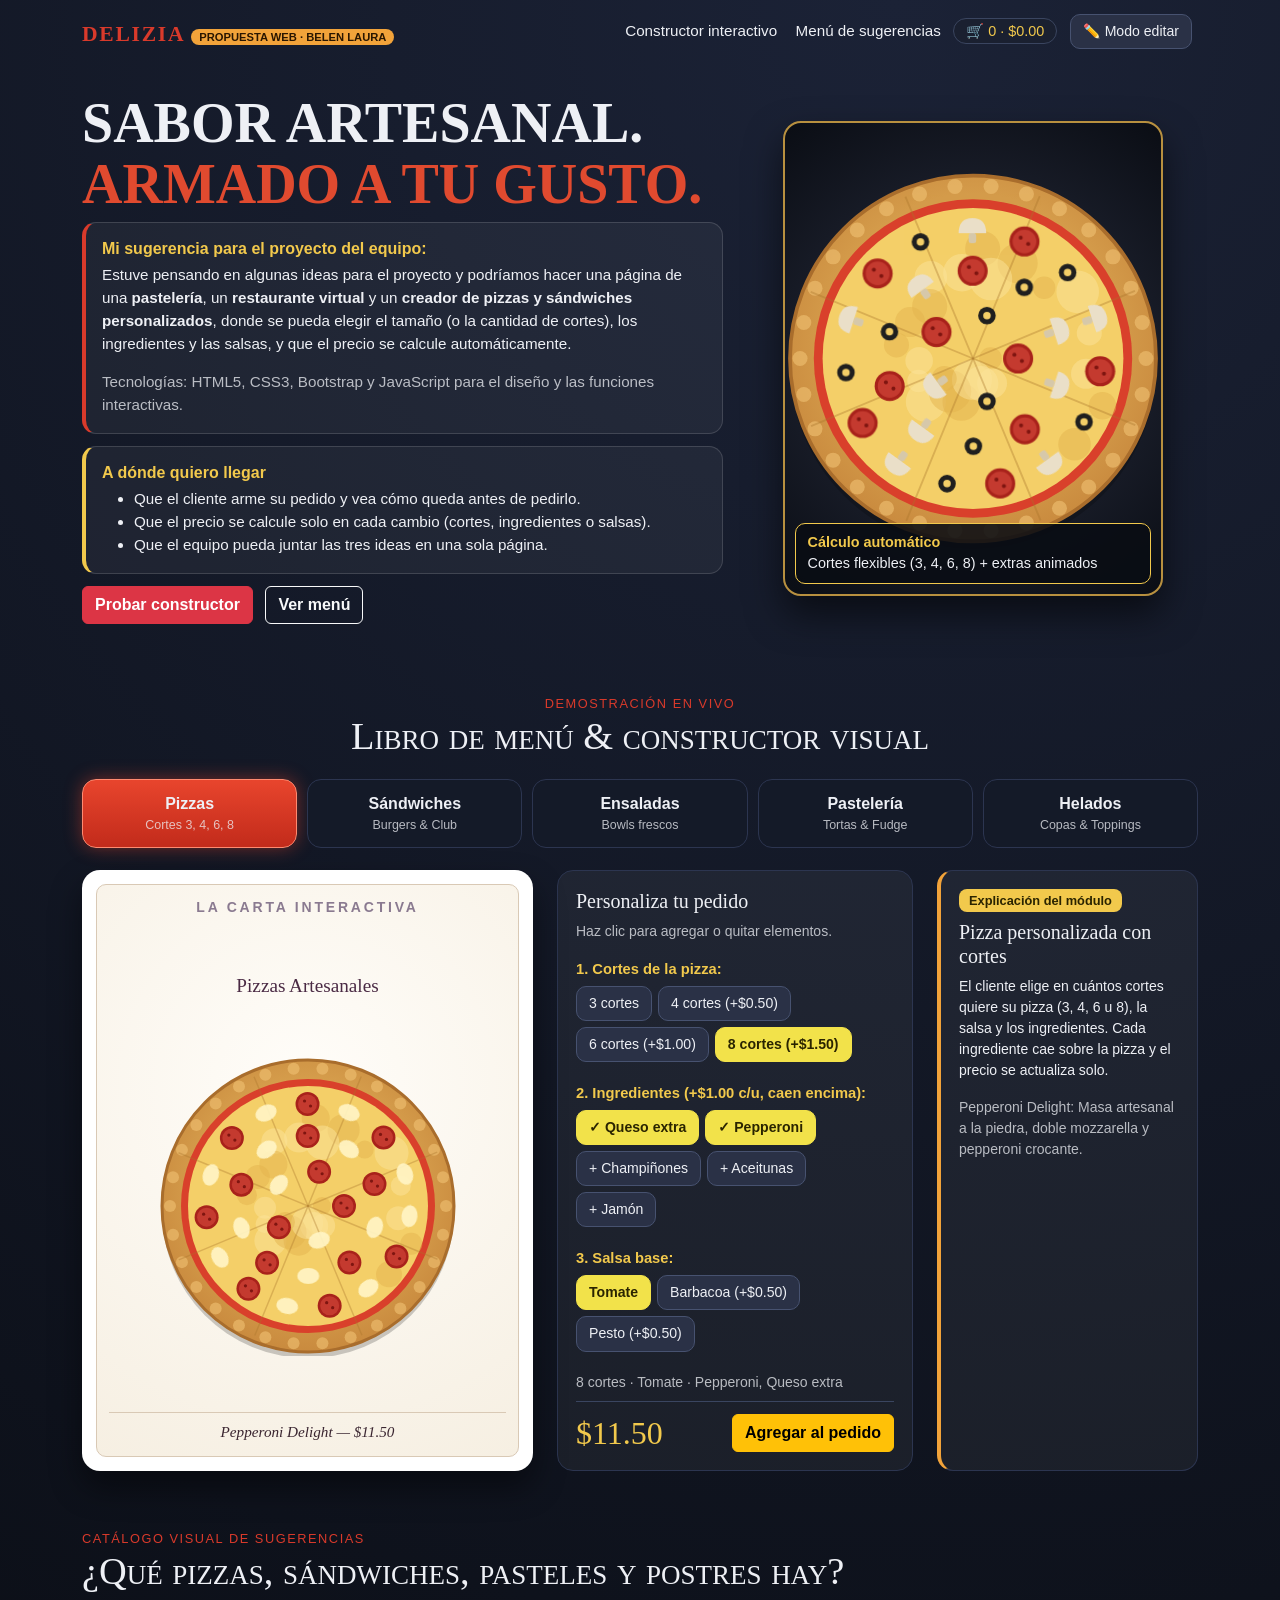
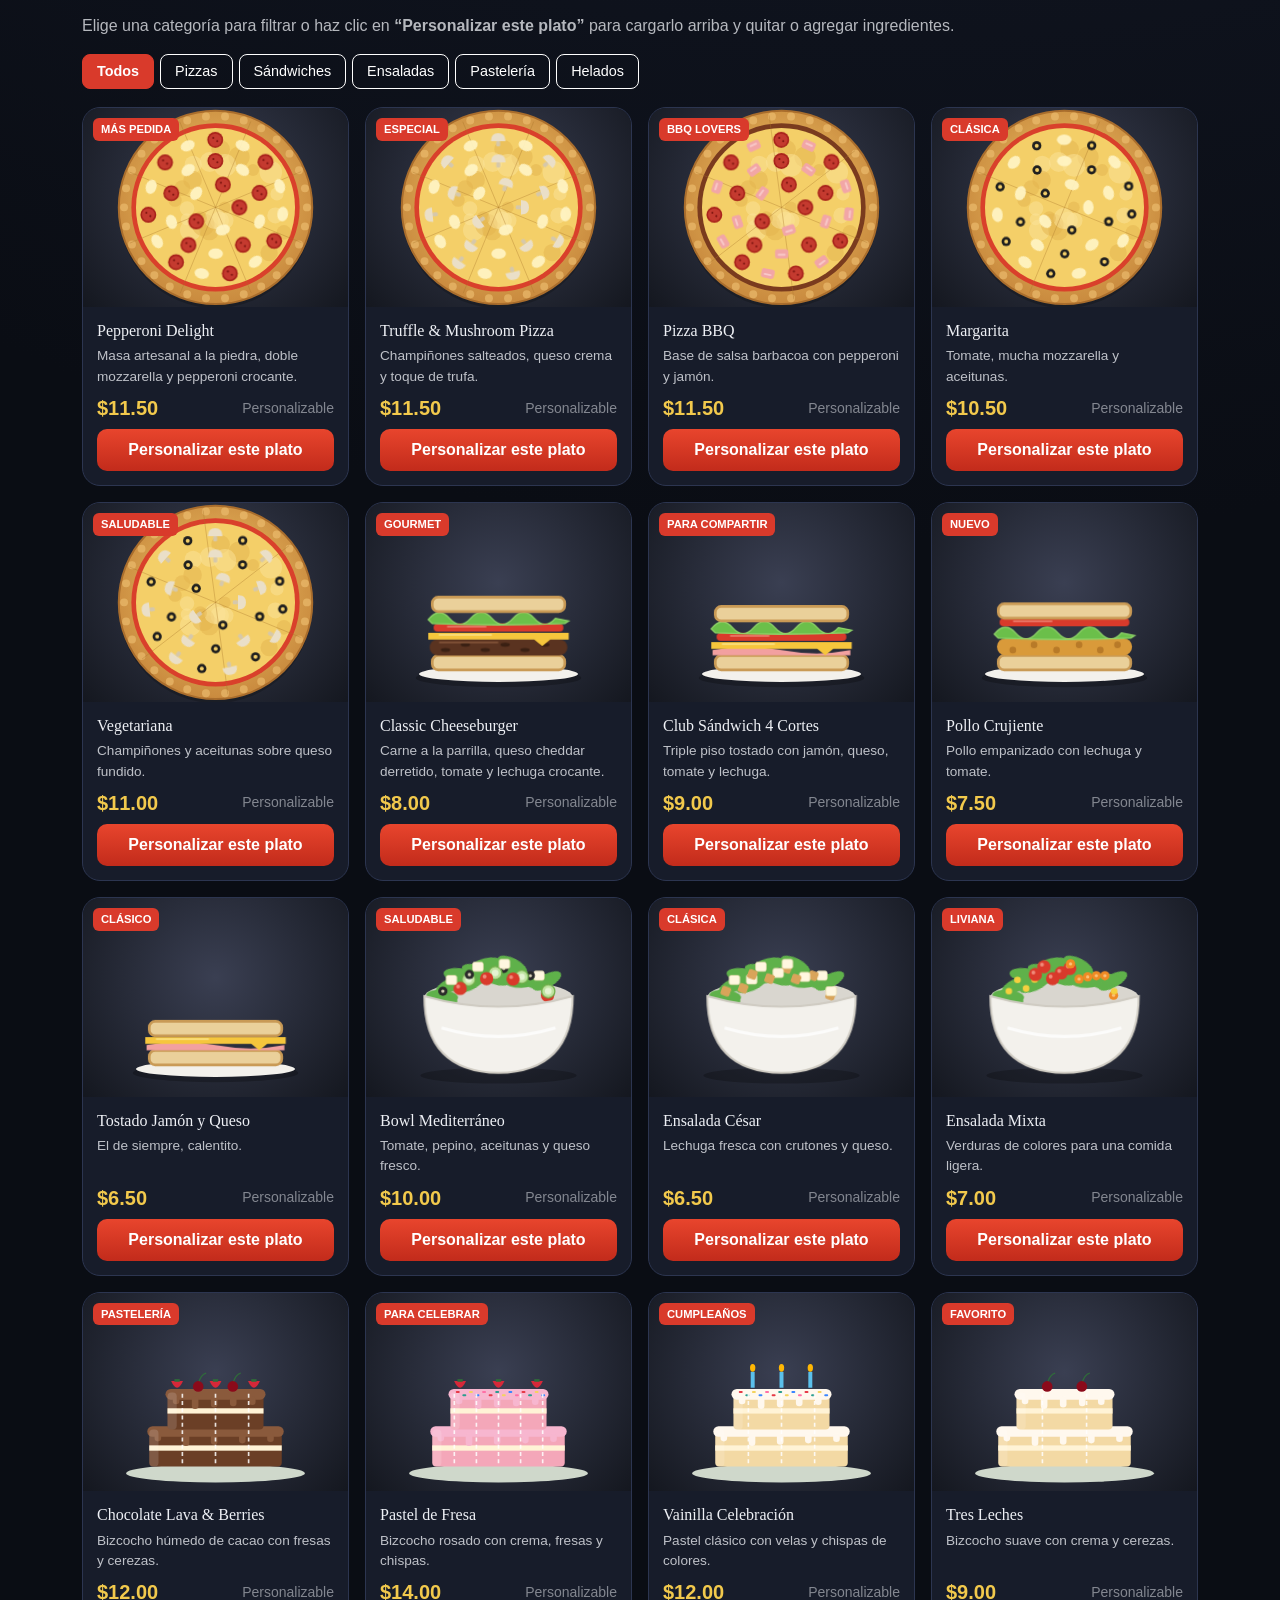
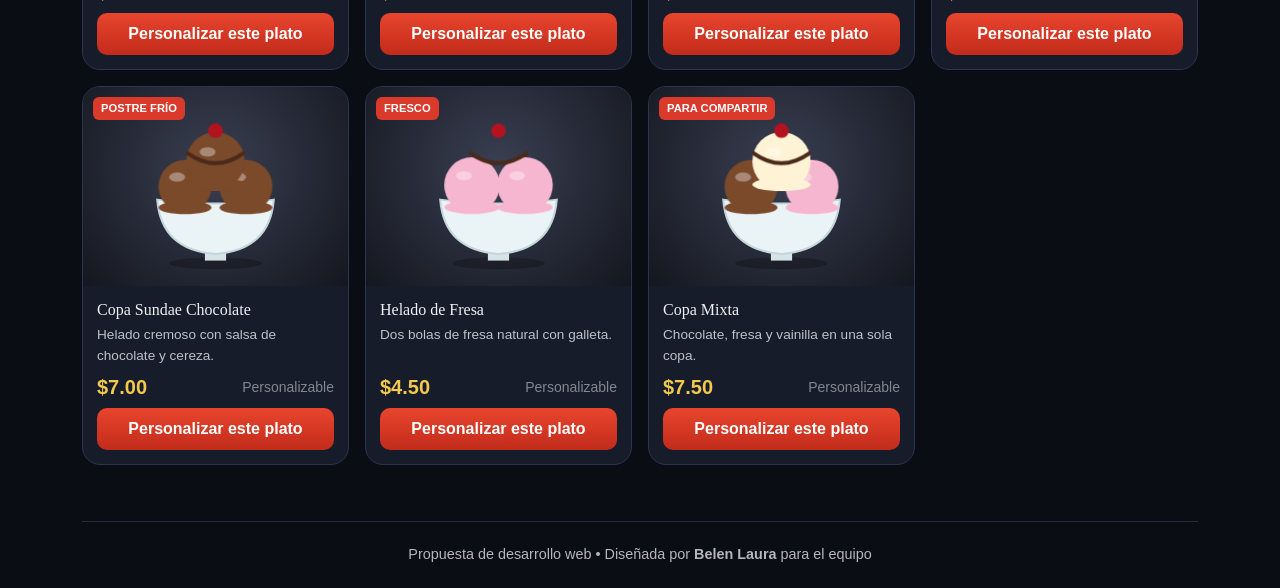
==== commit 2cfdfc06: "Update belen.html" ====
--- a/belen.html
+++ b/belen.html
@@ -110,7 +110,7 @@
     </ul>
    </div>
    <a class="btn btn-danger me-2 fw-semibold" href="#constructor">Probar constructor</a>
-   <a class="btn btn-outline-light fw-semibold" href="#catalogo">Ver menú realista</a>
+   <a class="btn btn-outline-light fw-semibold" href="#catalogo">Ver menú</a>
   </div>
   <div class="col-lg-5">
    <div class="frame anim" id="heroFrame">
@@ -382,4 +382,4 @@
 })();
 </script>
 </body>
-</html>+</html>
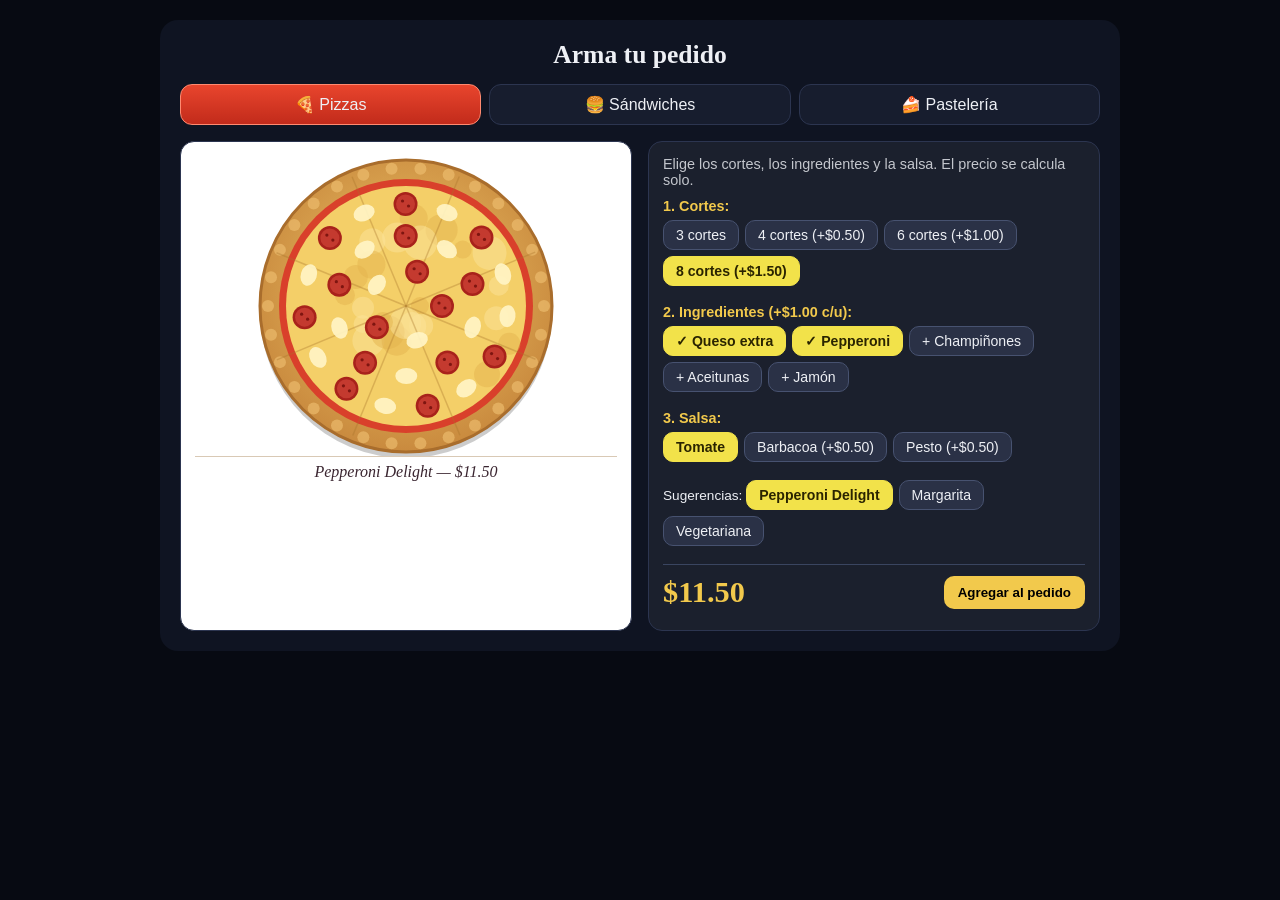
==== commit d688db5f: "Fix typo in print statement" ====
--- a/belen.html
+++ b/belen.html
@@ -3,186 +3,70 @@
 <head>
 <meta charset="UTF-8">
 <meta name="viewport" content="width=device-width, initial-scale=1">
-<title>Propuesta web: pizzas, sándwiches, pastelería y postres — Belen Laura</title>
-<link href="https://cdn.jsdelivr.net/npm/bootstrap@5.3.3/dist/css/bootstrap.min.css" rel="stylesheet">
+<title>Módulo: menú interactivo</title>
+</head>
+<body style="margin:0;background:#070a12">
+<!-- ===== INICIO DEL MÓDULO: MENÚ INTERACTIVO (copia desde aquí) ===== -->
 <style>
-:root{--red:#d93a2b;--gold:#f2c94c;--bg:#0a0d14;--card:#171c2a;--line:#2c3550}
-html{scroll-behavior:smooth}
-body{background:radial-gradient(circle at 70% 0,#1b2236 0,var(--bg) 55%);color:#eef0f5;font-family:"Segoe UI",Roboto,Arial,sans-serif;min-height:100vh}
-h1,h2,h3,.brand{font-family:Georgia,"Times New Roman",serif}
-.top{display:flex;justify-content:space-between;align-items:center;flex-wrap:wrap;gap:10px;padding:14px 0}
-.brand{color:var(--red);font-weight:700;letter-spacing:.08em;font-size:1.35rem}
-.tag{background:#f2a33a;color:#2a1600;border-radius:8px;padding:2px 8px;font-size:.7rem;font-weight:700;margin-left:6px;font-family:"Segoe UI",sans-serif}
-.top a{color:#eef0f5;text-decoration:none;margin-left:14px;font-size:.95rem}.top a:hover{color:var(--gold)}
-.pill{background:#1a2030;border:1px solid #3a4560;border-radius:999px;padding:4px 12px;color:var(--gold);font-size:.9rem}
-.hero h1{font-size:clamp(2rem,6vw,3.5rem);line-height:1.08;font-weight:800;text-transform:uppercase}
-.hero h1 span{color:#e04a2f}
-.box{background:rgba(255,255,255,.05);border:1px solid rgba(255,255,255,.14);border-left:4px solid var(--red);border-radius:14px;padding:16px;margin-bottom:12px}
-.box h3{font-size:1rem;color:var(--gold);font-family:"Segoe UI",sans-serif;font-weight:700;margin-bottom:6px}
-.box p,.box li{font-size:.95rem;line-height:1.5}
-.frame{border:2px solid #b8903f;border-radius:18px;overflow:hidden;position:relative;background:radial-gradient(circle,#2b3042,#0a0d14);aspect-ratio:4/5;max-width:380px;margin:auto;box-shadow:0 18px 36px rgba(0,0,0,.55)}
-.frame>svg,.frame>img{position:absolute;inset:0;width:100%;height:100%;object-fit:cover}
-.cap2{position:absolute;left:10px;right:10px;bottom:10px;background:rgba(10,13,20,.88);border:1px solid var(--gold);border-radius:10px;padding:8px 12px;z-index:2;font-size:.9rem}
-.eyebrow{color:var(--red);text-transform:uppercase;letter-spacing:.12em;font-size:.8rem;text-align:center;margin:0}
-.sec{padding:46px 0 12px}.sec h2{text-align:center;font-size:clamp(1.6rem,4.5vw,2.4rem);font-variant:small-caps;margin-bottom:20px}
-.cattabs{display:grid;grid-template-columns:repeat(auto-fit,minmax(130px,1fr));gap:10px;margin-bottom:22px}
-.cattab{background:#141a28;border:1px solid var(--line);border-radius:14px;color:#eef0f5;padding:12px 8px;text-align:center;cursor:pointer;transition:.2s}
-.cattab:hover{border-color:var(--gold)}
-.cattab small{display:block;opacity:.75;font-size:.78rem}
-.cattab.on{background:linear-gradient(#e8452d,#c22b1b);border-color:#ff8a70;box-shadow:0 0 18px rgba(232,69,45,.45)}
-.pn{background:rgba(255,255,255,.05);border:1px solid var(--line);border-radius:16px;padding:18px;height:100%;display:flex;flex-direction:column}
-.pn h3{font-size:1.25rem}
-.bookp{background:#fff;border-radius:18px;padding:14px;color:#3a2530;text-align:center;height:100%;box-shadow:0 16px 32px rgba(0,0,0,.45)}
-.bookp .in{border:1px solid #d9c9b5;border-radius:10px;padding:12px;height:100%;display:flex;flex-direction:column;justify-content:space-between;background:radial-gradient(circle at 50% 35%,#fffdf9,#f6efe2)}
-.bookp small{letter-spacing:.2em;color:#8a7a90;font-weight:600}
-.bookp h3{font-size:1.2rem;color:#4a2a44;margin:4px 0}
-.bookp svg{width:100%;max-width:300px;display:block;margin:4px auto}
-.bookp .cp{font-family:Georgia,serif;font-style:italic;border-top:1px solid #d9c9b5;padding-top:8px;font-size:.95rem}
-.og{margin-bottom:14px}.og b{display:block;color:var(--gold);margin-bottom:6px;font-size:.92rem}
-.opt{background:#2a3146;border:1px solid #475270;color:#eef0f5;border-radius:10px;padding:6px 12px;margin:0 6px 6px 0;cursor:pointer;font-size:.88rem;transition:.15s}
-.opt:hover{border-color:var(--gold)}
-.opt.on{background:#f2e24a;color:#2a2400;border-color:#f2e24a;font-weight:700}
-.tot{display:flex;justify-content:space-between;align-items:center;border-top:1px solid #3a4560;padding-top:12px;margin-top:auto}
-.price{font-family:Georgia,serif;font-size:2rem;color:var(--gold);line-height:1}
-.exp{border-left:4px solid #f2a33a}
-.chipy{display:inline-block;background:var(--gold);color:#2a2400;border-radius:8px;padding:2px 10px;font-size:.8rem;font-weight:700;margin-bottom:8px;align-self:flex-start}
-.filt{display:flex;flex-wrap:wrap;gap:6px;margin-bottom:18px}
-.filt button{background:transparent;border:1px solid #fff;color:#fff;padding:6px 14px;border-radius:8px;cursor:pointer;font-size:.9rem;transition:.15s}
-.filt button:hover{border-color:var(--gold);color:var(--gold)}
-.filt button.on{background:var(--red);border-color:var(--red);color:#fff;font-weight:600}
-.mcard{background:var(--card);border:1px solid var(--line);border-radius:18px;overflow:hidden;height:100%;display:flex;flex-direction:column;transition:.2s}
-.mcard:hover{border-color:var(--gold);transform:translateY(-3px)}
-.media{position:relative;aspect-ratio:4/3;background:radial-gradient(circle at 50% 40%,#3a3f52,#14171f);overflow:hidden}
-.media svg,.media img{position:absolute;inset:0;width:100%;height:100%;object-fit:cover}
-.media svg{object-fit:contain}
-.br{position:absolute;left:10px;top:10px;z-index:2;background:var(--red);color:#fff;font-size:.7rem;font-weight:700;border-radius:6px;padding:3px 8px;text-transform:uppercase}
-.mb{padding:14px;display:flex;flex-direction:column;gap:6px;flex:1}
-.mb p{font-size:.85rem;opacity:.78;margin:0;flex:1}
-.mb .pr{display:flex;justify-content:space-between;align-items:center}
-.mb .pr b{color:var(--gold);font-size:1.25rem}
-.mbtn{background:linear-gradient(#e8452d,#c22b1b);border:0;color:#fff;border-radius:10px;padding:9px;font-weight:600;cursor:pointer;transition:.15s}
-.mbtn:hover{filter:brightness(1.1)}
-.foot{border-top:1px solid var(--line);margin-top:44px;padding:22px 0;text-align:center;opacity:.75;font-size:.9rem}
-body.edit [data-edit]{outline:2px dashed var(--gold);outline-offset:3px;cursor:text}
-.ly,.steam,.liq,.bub{will-change:transform}
-.steam{opacity:0}
-.anim .ly{animation:drop .7s cubic-bezier(.25,.9,.3,1.25) both;animation-delay:calc(var(--i)*.12s)}
-.anim .rise{animation:rise .9s ease both;transform-origin:150px 270px}
-.anim .liq{transform-origin:150px 250px;animation:fillup 1.6s ease both}
-.anim .steam{animation:steam 3s ease-in infinite;animation-delay:var(--d)}
-.anim .bub{animation:bub 2.4s linear infinite;animation-delay:var(--d)}
-.bookp.flip{animation:flip .8s cubic-bezier(.2,.8,.2,1) both;transform-origin:left center}
-@keyframes drop{from{transform:translateY(-140px) rotate(-6deg);opacity:0}to{transform:none;opacity:1}}
-@keyframes rise{from{transform:translateY(60px) scale(.6);opacity:0}}
-@keyframes fillup{from{transform:scaleY(0)}}
-@keyframes steam{0%{opacity:0;transform:translateY(8px)}40%{opacity:.55}100%{opacity:0;transform:translateY(-26px)}}
-@keyframes bub{from{transform:translateY(0);opacity:.8}to{transform:translateY(-120px);opacity:0}}
-@keyframes flip{from{transform:perspective(1100px) rotateY(-70deg);opacity:.2}to{transform:none}}
-@media (prefers-reduced-motion:reduce){.anim *,.flip{animation:none!important}}
+#dm{--r:#d93a2b;--g:#f2c94c;background:#0f1422;color:#eef0f5;font-family:"Segoe UI",Roboto,Arial,sans-serif;border-radius:18px;padding:20px;max-width:960px;margin:20px auto;box-sizing:border-box}
+#dm *{box-sizing:border-box}
+#dm h2{font-family:Georgia,serif;text-align:center;margin:0 0 14px;font-size:1.6rem}
+#dm .dm-tabs{display:flex;gap:8px;margin-bottom:16px;flex-wrap:wrap}
+#dm .dm-tab{flex:1;min-width:100px;background:#171d2e;border:1px solid #2c3550;color:#eef0f5;border-radius:12px;padding:10px;cursor:pointer;font-size:1rem}
+#dm .dm-tab.on{background:linear-gradient(#e8452d,#c22b1b);border-color:#ff8a70}
+#dm .dm-grid{display:grid;grid-template-columns:1fr 1fr;gap:16px}
+@media(max-width:700px){#dm .dm-grid{grid-template-columns:1fr}}
+#dm .dm-card{background:rgba(255,255,255,.05);border:1px solid #2c3550;border-radius:14px;padding:14px}
+#dm .dm-book{background:#fff;color:#3a2530;text-align:center}
+#dm .dm-book svg{width:100%;max-width:300px;display:block;margin:0 auto}
+#dm #dm-cap{font-family:Georgia,serif;font-style:italic;border-top:1px solid #d9c9b5;padding-top:6px}
+#dm #dm-ex{margin:0 0 10px;font-size:.9rem;opacity:.8}
+#dm .dm-og{margin-bottom:12px}
+#dm .dm-og b{display:block;color:var(--g);margin-bottom:6px;font-size:.9rem}
+#dm .dm-opt{background:#2a3146;border:1px solid #475270;color:#eef0f5;border-radius:10px;padding:6px 12px;margin:0 6px 6px 0;cursor:pointer;font-size:.88rem}
+#dm .dm-opt.on{background:#f2e24a;color:#2a2400;border-color:#f2e24a;font-weight:700}
+#dm .dm-sug{font-size:.85rem;margin-bottom:12px}
+#dm .dm-tot{display:flex;justify-content:space-between;align-items:center;border-top:1px solid #3a4560;padding-top:10px}
+#dm #dm-total{font-family:Georgia,serif;font-size:1.9rem;color:var(--g)}
+#dm #dm-add{background:var(--g);border:0;border-radius:10px;padding:9px 14px;font-weight:700;cursor:pointer}
+#dm #dm-cart{display:block;margin-top:6px;opacity:.7}
+#dm .steam{opacity:0}
+#dm .anim .ly{animation:dmDrop .7s cubic-bezier(.25,.9,.3,1.25) both;animation-delay:calc(var(--i)*.12s)}
+#dm .anim .rise{animation:dmRise .9s ease both;transform-origin:150px 270px}
+#dm .anim .steam{animation:dmSteam 3s ease-in infinite;animation-delay:var(--d)}
+#dm .dm-book.flip{animation:dmFlip .8s cubic-bezier(.2,.8,.2,1) both;transform-origin:left center}
+@keyframes dmDrop{from{transform:translateY(-140px) rotate(-6deg);opacity:0}to{transform:none;opacity:1}}
+@keyframes dmRise{from{transform:translateY(60px) scale(.6);opacity:0}}
+@keyframes dmSteam{0%{opacity:0;transform:translateY(8px)}40%{opacity:.55}100%{opacity:0;transform:translateY(-26px)}}
+@keyframes dmFlip{from{transform:perspective(1100px) rotateY(-70deg);opacity:.2}to{transform:none}}
+@media (prefers-reduced-motion:reduce){#dm .anim *,#dm .flip{animation:none!important}}
 </style>
-</head>
-<body>
-<div class="container">
- <div class="top">
-  <div><span class="brand" data-edit>DELIZIA</span><span class="tag">PROPUESTA WEB · BELEN LAURA</span></div>
-  <div>
-   <a href="#constructor">Constructor interactivo</a>
-   <a href="#catalogo">Menú de sugerencias</a>
-   <span class="pill ms-2" id="cart">🛒 0 · $0.00</span>
-   <button type="button" class="opt ms-2" id="editBtn">✏️ Modo editar</button>
+<section id="dm">
+ <h2>Arma tu pedido</h2>
+ <div class="dm-tabs" id="dm-tabs"></div>
+ <div class="dm-grid">
+  <div class="dm-card dm-book anim" id="dm-book"><svg id="dm-art" viewBox="0 0 300 300" role="img" aria-label="Tu plato"></svg><div id="dm-cap"></div></div>
+  <div class="dm-card">
+   <p id="dm-ex"></p>
+   <div id="dm-opts"></div>
+   <div class="dm-sug">Sugerencias: <span id="dm-sug"></span></div>
+   <div class="dm-tot"><b id="dm-total"></b><button type="button" id="dm-add">Agregar al pedido</button></div>
+   <small id="dm-cart"></small>
   </div>
  </div>
-
- <section class="hero row g-4 align-items-center py-4">
-  <div class="col-lg-7">
-   <h1 data-edit>Sabor artesanal. <span>Armado a tu gusto.</span></h1>
-   <div class="box" data-edit>
-    <h3>Mi sugerencia para el proyecto del equipo:</h3>
-    <p>Estuve pensando en algunas ideas para el proyecto y podríamos hacer una página de una <b>pastelería</b>, un <b>restaurante virtual</b> y un <b>creador de pizzas y sándwiches personalizados</b>, donde se pueda elegir el tamaño (o la cantidad de cortes), los ingredientes y las salsas, y que el precio se calcule automáticamente.</p>
-    <p class="mb-0 opacity-75">Tecnologías: HTML5, CSS3, Bootstrap y JavaScript para el diseño y las funciones interactivas.</p>
-   </div>
-   <div class="box" data-edit style="border-left-color:var(--gold)">
-    <h3>A dónde quiero llegar</h3>
-    <ul class="mb-0">
-     <li>Que el cliente arme su pedido y vea cómo queda antes de pedirlo.</li>
-     <li>Que el precio se calcule solo en cada cambio (cortes, ingredientes o salsas).</li>
-     <li>Que el equipo pueda juntar las tres ideas en una sola página.</li>
-    </ul>
-   </div>
-   <a class="btn btn-danger me-2 fw-semibold" href="#constructor">Probar constructor</a>
-   <a class="btn btn-outline-light fw-semibold" href="#catalogo">Ver menú</a>
-  </div>
-  <div class="col-lg-5">
-   <div class="frame anim" id="heroFrame">
-    <svg viewBox="0 0 300 300" id="heroArt" aria-hidden="true"></svg>
-    <img src="img/hero.jpg" alt="" onerror="this.remove()">
-    <div class="cap2"><b style="color:var(--gold)">Cálculo automático</b><br>Cortes flexibles (3, 4, 6, 8) + extras animados</div>
-   </div>
-  </div>
- </section>
-
- <section class="sec" id="constructor">
-  <p class="eyebrow">Demostración en vivo</p>
-  <h2>Libro de menú &amp; constructor visual</h2>
-  <div class="cattabs" id="cattabs"></div>
-  <div class="row g-4">
-   <div class="col-lg-5">
-    <div class="bookp" id="bookp">
-     <div class="in">
-      <small>LA CARTA INTERACTIVA</small>
-      <h3 id="bookT"></h3>
-      <svg id="bookArt" viewBox="0 0 300 300" role="img" aria-label="Tu plato"></svg>
-      <div class="cp" id="cap"></div>
-     </div>
-    </div>
-   </div>
-   <div class="col-lg-4">
-    <div class="pn">
-     <h3>Personaliza tu pedido</h3>
-     <p class="small opacity-75">Haz clic para agregar o quitar elementos.</p>
-     <div id="opts"></div>
-     <div class="small opacity-75 mb-2" id="sum" aria-live="polite"></div>
-     <div class="tot">
-      <span class="price" id="total"></span>
-      <button type="button" class="btn btn-warning fw-semibold" id="addBtn">Agregar al pedido</button>
-     </div>
-    </div>
-   </div>
-   <div class="col-lg-3">
-    <div class="pn exp">
-     <span class="chipy">Explicación del módulo</span>
-     <h3 id="exT"></h3>
-     <p id="exP" class="small"></p>
-     <p id="dishP" class="small opacity-75 mb-0"></p>
-    </div>
-   </div>
-  </div>
- </section>
-
- <section class="sec" id="catalogo">
-  <p class="eyebrow" style="text-align:left">Catálogo visual de sugerencias</p>
-  <h2 style="text-align:left">¿Qué pizzas, sándwiches, pasteles y postres hay?</h2>
-  <p class="opacity-75">Elige una categoría para filtrar o haz clic en <b>“Personalizar este plato”</b> para cargarlo arriba y quitar o agregar ingredientes.</p>
-  <div class="filt" id="filt"></div>
-  <div class="row g-3" id="grid"></div>
- </section>
-
- <div class="foot" data-edit>Propuesta de desarrollo web • Diseñada por <b>Belen Laura</b> para el equipo</div>
-</div>
-
+</section>
 <script>
 (function(){
+ /* Dibujo de la pizza */
+ var T={"Queso extra":1,"Pepperoni":1,"Champiñones":1,"Aceitunas":1,"Jamón":1};
  var slots=[];[[36,5,0],[70,10,.31],[102,15,.1]].forEach(function(r){for(var j=0;j<r[1];j++){var a=r[2]+j*6.2832/r[1];slots.push({x:150+Math.cos(a)*r[0],y:150+Math.sin(a)*r[0],a:a})}});
- function piece(n,x,y,a){
-  var d=(a*180/Math.PI+90).toFixed(0),rot=' transform="rotate('+d+' '+x+' '+y+')"';
+ function piece(n,x,y,a){var d=(a*180/Math.PI+90).toFixed(0),rot=' transform="rotate('+d+' '+x+' '+y+')"';
   if(n==="Pepperoni")return '<circle cx="'+x+'" cy="'+y+'" r="12" fill="#a8221b"/><circle cx="'+x+'" cy="'+y+'" r="9.5" fill="#c43a2f"/><circle cx="'+(x-3)+'" cy="'+(y-3)+'" r="1.6" fill="#7e1510"/><circle cx="'+(x+3)+'" cy="'+(y+2)+'" r="1.6" fill="#7e1510"/>';
   if(n==="Champiñones")return '<g'+rot+'><path d="M'+(x-11)+' '+(y+2)+' Q'+(x-11)+' '+(y-10)+' '+x+' '+(y-10)+' Q'+(x+11)+' '+(y-10)+' '+(x+11)+' '+(y+2)+' Z" fill="#eadfc8"/><rect x="'+(x-3)+'" y="'+(y+2)+'" width="6" height="8" rx="2" fill="#d6c8aa"/></g>';
   if(n==="Aceitunas")return '<circle cx="'+x+'" cy="'+y+'" r="7" fill="#1f1f1f"/><circle cx="'+x+'" cy="'+y+'" r="3" fill="#f4cf68"/>';
   if(n==="Jamón")return '<rect x="'+(x-10)+'" y="'+(y-7)+'" width="20" height="14" rx="4" fill="#f2a6a6"'+rot+'/><rect x="'+(x-6)+'" y="'+(y-3)+'" width="12" height="3" rx="1.5" fill="#f9c9c9"'+rot+'/>';
-  return '<ellipse cx="'+x+'" cy="'+y+'" rx="11" ry="8" fill="#fff4c4" opacity=".92"'+rot+'/>';
- }
- function pizzaSvg(sauce,list,pid,cuts){
-  cuts=cuts||8;
+  return '<ellipse cx="'+x+'" cy="'+y+'" rx="11" ry="8" fill="#fff4c4" opacity=".92"'+rot+'/>';}
+ function pizzaSvg(sauce,list,pid,cuts){cuts=cuts||8;
   var s='<defs><radialGradient id="'+pid+'c" cx="50%" cy="45%" r="55%"><stop offset="0" stop-color="#f1c86a"/><stop offset="1" stop-color="#c98a3e"/></radialGradient></defs>';
   s+='<circle cx="150" cy="156" r="146" fill="#000" opacity=".2"/><circle cx="150" cy="150" r="146" fill="url(#'+pid+'c)" stroke="#a96d2c" stroke-width="3"/>';
   for(var k=0;k<30;k++){var q=k*6.2832/30;s+='<circle cx="'+(150+Math.cos(q)*138)+'" cy="'+(150+Math.sin(q)*138)+'" r="6" fill="#f0c273" opacity=".6"/>'}
@@ -191,8 +75,7 @@
   for(var k=0;k<cuts;k++){var q=k*Math.PI*2/cuts+.39;s+='<line x1="150" y1="150" x2="'+(150+Math.cos(q)*140)+'" y2="'+(150+Math.sin(q)*140)+'" stroke="#a9742a" stroke-width="1.5" opacity=".35"/>'}
   var m=list.length,step=m===1?2:m;
   list.forEach(function(n,idx){slots.forEach(function(p,i){if(i%step===idx%step)s+='<g class="ly" style="--i:'+((i%10)*.5)+'">'+piece(n,p.x,p.y,p.a)+'</g>'})});
-  return s;
- }
+  return s}
 
  function cakeSvg(tiers,spv,flv,frv,decos){
   var s='<ellipse cx="150" cy="272" rx="135" ry="14" fill="#cfd8cb"/>';
@@ -205,8 +88,7 @@
   if(decos.indexOf("Fresas")>-1)[-.4,0,.4].forEach(function(o){var cx=150+o*topW;s+='<path d="M'+(cx-9)+' '+(topY-12)+' Q'+cx+' '+(topY+8)+' '+(cx+9)+' '+(topY-12)+' Z" fill="#d62839"/><rect x="'+(cx-4)+'" y="'+(topY-15)+'" width="8" height="4" fill="#2f6b3a"/>'});
   if(decos.indexOf("Cerezas")>-1)[-.18,.18].forEach(function(o){var cx=150+o*topW;s+='<path d="M'+cx+' '+(topY-8)+' q4 -14 12 -16" stroke="#2f6b3a" stroke-width="2" fill="none"/><circle cx="'+cx+'" cy="'+(topY-4)+'" r="8" fill="#8b0a1a"/>'});
   if(decos.indexOf("Velas")>-1)[-.3,0,.3].forEach(function(o){var cx=150+o*topW;s+='<rect x="'+(cx-3)+'" y="'+(topY-26)+'" width="6" height="24" fill="#5bc0eb"/><ellipse cx="'+cx+'" cy="'+(topY-32)+'" rx="4" ry="6" fill="#ffb703"/>'});
-  return s;
- }
+  return s}
 
  var LY={
   pan:[26,function(b){return '<path d="M42 '+(b-26)+'H258Q262 '+b+' 220 '+b+'H80Q38 '+b+' 42 '+(b-26)+'Z" fill="#d99a4b"/><rect x="52" y="'+(b-21)+'" width="196" height="5" rx="2.5" fill="#f1c27a" opacity=".6"/>'}],
@@ -223,163 +105,66 @@
  function steam(xs,y){return xs.map(function(x,k){return '<path class="steam" style="--d:'+(k*.7)+'s" d="M'+x+' '+y+'q-12 -18 0 -34t0 -34" stroke="#fff" stroke-width="5" fill="none" stroke-linecap="round"/>'}).join("")}
  function stackSvg(L){var y=252,s='<ellipse cx="150" cy="264" rx="125" ry="14" fill="#000" opacity=".25"/><ellipse cx="150" cy="258" rx="120" ry="12" fill="#f3f1ec"/>';
   L.forEach(function(n,i){var d=LY[n],b=y;y-=d[0];s+='<g class="ly" style="--i:'+i+'">'+d[1](b)+'</g>'});return s+steam([110,150,190],y-4)}
- var SP={hoja:function(x,y){return '<ellipse cx="'+x+'" cy="'+y+'" rx="24" ry="10" fill="#5fb14a" transform="rotate('+((x*7)%60-30)+' '+x+' '+y+')"/>'},
-  tomate:function(x,y){return '<circle cx="'+x+'" cy="'+y+'" r="10" fill="#d93a2b"/><circle cx="'+(x-3)+'" cy="'+(y-3)+'" r="3" fill="#f08a7a"/>'},
-  pepino:function(x,y){return '<circle cx="'+x+'" cy="'+y+'" r="10" fill="#bfe3a0" stroke="#6fae4a" stroke-width="2"/><circle cx="'+x+'" cy="'+y+'" r="5" fill="#e4f4d2"/>'},
-  aceituna:function(x,y){return '<circle cx="'+x+'" cy="'+y+'" r="7" fill="#2a2a2a"/><circle cx="'+x+'" cy="'+y+'" r="2.5" fill="#d9d2b8"/>'},
-  queso:function(x,y){return '<rect x="'+(x-8)+'" y="'+(y-7)+'" width="16" height="14" rx="3" fill="#fff7e0" stroke="#e8dcb0"/>'},
-  crutones:function(x,y){return '<rect x="'+(x-7)+'" y="'+(y-7)+'" width="14" height="14" rx="3" fill="#d9a45a" transform="rotate(20 '+x+' '+y+')"/>'},
-  zanahoria:function(x,y){return '<circle cx="'+x+'" cy="'+y+'" r="7" fill="#f08a24"/><circle cx="'+x+'" cy="'+y+'" r="2.5" fill="#f9c27a"/>'},
-  maiz:function(x,y){return '<circle cx="'+x+'" cy="'+y+'" r="5" fill="#f4d03f"/>'}};
- function saladSvg(types){var s='<ellipse cx="150" cy="268" rx="118" ry="12" fill="#000" opacity=".25"/><ellipse cx="150" cy="150" rx="112" ry="26" fill="#d9d6cf"/>';
-  for(var k=0;k<32;k++){var x=64+(k*53)%172,dx=(x-150)/88,y=158-(1-dx*dx)*38-(k%4)*7,t=k<16?"hoja":types[k%types.length];s+='<g class="ly" style="--i:'+(k*.12)+'">'+SP[t](x,y)+'</g>'}
-  return s+'<path d="M38 148Q150 180 262 148Q262 262 150 264Q38 262 38 148Z" fill="#f3f1ec" stroke="#cfcbc2" stroke-width="3"/><path d="M64 196Q150 222 236 196" stroke="#fff" stroke-width="5" fill="none" opacity=".8"/>'}
- function iceSvg(c){var s='<ellipse cx="150" cy="266" rx="70" ry="9" fill="#000" opacity=".25"/><rect x="134" y="246" width="32" height="16" fill="#d6e3e8"/><path d="M62 170Q150 182 238 170Q232 246 150 252Q68 246 62 170Z" fill="#eaf3f6" stroke="#c4d6dc" stroke-width="3"/>';
-  (c.length===1?[[150,128,48]]:c.length===2?[[110,148,42],[190,148,42]]:[[104,150,40],[196,150,40],[150,112,44]]).forEach(function(e,i){s+='<g class="ly" style="--i:'+i+'"><ellipse cx="'+e[0]+'" cy="'+(e[1]+e[2]*.8)+'" rx="'+e[2]+'" ry="10" fill="'+c[i]+'"/><circle cx="'+e[0]+'" cy="'+e[1]+'" r="'+e[2]+'" fill="'+c[i]+'"/><ellipse cx="'+(e[0]-12)+'" cy="'+(e[1]-14)+'" rx="12" ry="7" fill="#fff" opacity=".35"/></g>'});
-  return s+'<g class="ly" style="--i:3"><path d="M108 100q42 30 84 0" stroke="#4a2a1a" stroke-width="6" fill="none" stroke-linecap="round"/><circle cx="150" cy="66" r="11" fill="#b3121f"/></g>'}
 
+ /* ===== DATOS: aquí se cambian categorías, opciones y precios ===== */
  var SM={"Carne":"carne","Queso":"queso","Jamón":"jamon","Pollo":"pollo","Tomate":"tomate","Lechuga":"lechuga","Cebolla":"cebolla"};
- var SA={"Tomate":"tomate","Pepino":"pepino","Aceitunas":"aceituna","Queso":"queso","Crutones":"crutones","Zanahoria":"zanahoria","Maíz":"maiz"};
  var uid=0;
  var CATS=[
-  {id:"pizzas",t:"Pizzas",s:"Cortes 3, 4, 6, 8",base:8,book:"Pizzas Artesanales",
-   g1:["1. Cortes de la pizza:",[["3 cortes",0,3],["4 cortes",.5,4],["6 cortes",1,6],["8 cortes",1.5,8]]],
-   g2:["2. Ingredientes (+$1.00 c/u, caen encima):",["Queso extra","Pepperoni","Champiñones","Aceitunas","Jamón"]],
-   g3:["3. Salsa base:",[["Tomate",0,"#d9402b"],["Barbacoa",.5,"#7a3b1e"],["Pesto",.5,"#6fa84a"]]],
-   ex:["Pizza personalizada con cortes","El cliente elige en cuántos cortes quiere su pizza (3, 4, 6 u 8), la salsa y los ingredientes. Cada ingrediente cae sobre la pizza y el precio se actualiza solo."]},
-  {id:"sandwiches",t:"Sándwiches",s:"Burgers & Club",base:4,book:"Sándwiches & Burgers",
+  {id:"pizzas",t:"🍕 Pizzas",base:8,
+   g1:["1. Cortes:",[["3 cortes",0,3],["4 cortes",.5,4],["6 cortes",1,6],["8 cortes",1.5,8]]],
+   g2:["2. Ingredientes (+$1.00 c/u):",["Queso extra","Pepperoni","Champiñones","Aceitunas","Jamón"]],
+   g3:["3. Salsa:",[["Tomate",0,"#d9402b"],["Barbacoa",.5,"#7a3b1e"],["Pesto",.5,"#6fa84a"]]],
+   ex:"Elige los cortes, los ingredientes y la salsa. El precio se calcula solo."},
+  {id:"sandwiches",t:"🍔 Sándwiches",base:4,
    g1:["1. Cortes:",[["Entero",0],["2 cortes",.5],["4 cortes",1]]],
-   g2:["2. Ingredientes (+$1.00 c/u, se apilan):",["Carne","Queso","Jamón","Pollo","Tomate","Lechuga","Cebolla"]],
+   g2:["2. Ingredientes (+$1.00 c/u):",["Carne","Queso","Jamón","Pollo","Tomate","Lechuga","Cebolla"]],
    g3:["3. Salsa:",[["Mayonesa",0],["BBQ",.5],["Picante",.5]]],
-   ex:["Sándwiches que se arman por capas","Cada ingrediente que eliges se apila entre los panes y el precio sube con cada capa. Así el cliente ve cómo queda antes de pedir."]},
-  {id:"ensaladas",t:"Ensaladas",s:"Bowls frescos",base:4,book:"Ensaladas & Bowls",
-   g1:["1. Tamaño del bowl:",[["Individual",0],["Mediana",2],["Familiar",4]]],
-   g2:["2. Ingredientes (+$1.00 c/u, caen al bowl):",["Tomate","Pepino","Aceitunas","Queso","Crutones","Zanahoria","Maíz"]],
-   g3:["3. Aderezo:",[["Ranch",0],["Vinagreta",0],["César",.5]]],
-   ex:["Bowls con ingredientes que caen","El cliente llena su bowl ingrediente por ingrediente. Se ve cómo se va llenando y el total cambia en cada clic."]},
-  {id:"pasteleria",t:"Pastelería",s:"Tortas & Fudge",base:8,book:"Pastelería & Tortas Artesanales",
-   g1:["1. Porciones / cortes del pastel:",[["3 porciones",0,3],["4 porciones",2,4],["6 porciones",4,6]]],
-   g2:["2. Decoraciones (+$1.00 c/u, caen encima):",["Fresas","Cerezas","Chispas","Velas"]],
-   g3:["3. Bizcocho y cobertura:",[["Vainilla",0,"#f3d9a4","#fff8ee"],["Chocolate",0,"#6b3f26","#8a5a3c"],["Fresa",0,"#f4a7b9","#f7b6cf"]]],
-   ex:["Pastelería personalizada con coberturas","El cliente escoge si quiere el pastel dividido en 3, 4 o 6 porciones, el sabor del bizcocho y las decoraciones que caen encima. Las líneas blancas muestran los cortes."]},
-  {id:"helados",t:"Helados",s:"Copas & Toppings",base:2,book:"Helados & Copas",
-   g1:["1. Tamaño:",[["1 bola",0,1],["2 bolas",1.5,2],["3 bolas",3,3]]],
-   g2:["2. Toppings (+$1.00 c/u):",["Salsa de chocolate","Cereza","Galleta","Chispas"]],
-   g3:["3. Sabor:",[["Chocolate",0,"#7a4a2b"],["Fresa",0,"#f7b6cf"],["Vainilla",0,"#fff3d6"],["Mixto",.5,"mix"]]],
-   ex:["Copas con bolas y toppings","El cliente decide cuántas bolas quiere y el sabor. Las bolas caen en la copa una por una."]}];
+   ex:"Cada ingrediente se apila entre los panes."},
+  {id:"pasteleria",t:"🍰 Pastelería",base:8,
+   g1:["1. Porciones:",[["3 porciones",0,3],["4 porciones",2,4],["6 porciones",4,6]]],
+   g2:["2. Decoraciones (+$1.00 c/u):",["Fresas","Cerezas","Chispas","Velas"]],
+   g3:["3. Bizcocho:",[["Vainilla",0,"#f3d9a4","#fff8ee"],["Chocolate",0,"#6b3f26","#8a5a3c"],["Fresa",0,"#f4a7b9","#f7b6cf"]]],
+   ex:"Elige las porciones, el bizcocho y las decoraciones."}];
+ /* Sugerencias: [categoría, nombre, índice de g1, ingredientes, índice de g3] */
+ var SUG=[
+  ["pizzas","Pepperoni Delight",3,["Pepperoni","Queso extra"],0],["pizzas","Margarita",1,["Queso extra","Aceitunas"],0],["pizzas","Vegetariana",2,["Champiñones","Aceitunas"],0],
+  ["sandwiches","Cheeseburger",0,["Carne","Queso","Tomate","Lechuga"],0],["sandwiches","Club",2,["Jamón","Queso","Tomate","Lechuga"],0],["sandwiches","Pollo crujiente",0,["Pollo","Lechuga","Tomate"],1],
+  ["pasteleria","Chocolate y berries",1,["Fresas","Cerezas"],1],["pasteleria","Pastel de fresa",2,["Fresas","Chispas"],2],["pasteleria","Cumpleaños",1,["Velas","Chispas"],0]];
+ /* ===== FIN DE DATOS ===== */
 
- var PLATOS=[
-  ["pizzas","Pepperoni Delight","Más pedida","Masa artesanal a la piedra, doble mozzarella y pepperoni crocante.",3,["Pepperoni","Queso extra"],0],
-  ["pizzas","Truffle & Mushroom Pizza","Especial","Champiñones salteados, queso crema y toque de trufa.",3,["Champiñones","Queso extra"],0],
-  ["pizzas","Pizza BBQ","BBQ Lovers","Base de salsa barbacoa con pepperoni y jamón.",2,["Pepperoni","Jamón"],1],
-  ["pizzas","Margarita","Clásica","Tomate, mucha mozzarella y aceitunas.",1,["Queso extra","Aceitunas"],0],
-  ["pizzas","Vegetariana","Saludable","Champiñones y aceitunas sobre queso fundido.",2,["Champiñones","Aceitunas"],0],
-  ["sandwiches","Classic Cheeseburger","Gourmet","Carne a la parrilla, queso cheddar derretido, tomate y lechuga crocante.",0,["Carne","Queso","Tomate","Lechuga"],0],
-  ["sandwiches","Club Sándwich 4 Cortes","Para compartir","Triple piso tostado con jamón, queso, tomate y lechuga.",2,["Jamón","Queso","Tomate","Lechuga"],0],
-  ["sandwiches","Pollo Crujiente","Nuevo","Pollo empanizado con lechuga y tomate.",0,["Pollo","Lechuga","Tomate"],1],
-  ["sandwiches","Tostado Jamón y Queso","Clásico","El de siempre, calentito.",1,["Jamón","Queso"],0],
-  ["ensaladas","Bowl Mediterráneo","Saludable","Tomate, pepino, aceitunas y queso fresco.",1,["Tomate","Pepino","Aceitunas","Queso"],1],
-  ["ensaladas","Ensalada César","Clásica","Lechuga fresca con crutones y queso.",0,["Crutones","Queso"],2],
-  ["ensaladas","Ensalada Mixta","Liviana","Verduras de colores para una comida ligera.",0,["Tomate","Zanahoria","Maíz"],0],
-  ["pasteleria","Chocolate Lava & Berries","Pastelería","Bizcocho húmedo de cacao con fresas y cerezas.",1,["Fresas","Cerezas"],1],
-  ["pasteleria","Pastel de Fresa","Para celebrar","Bizcocho rosado con crema, fresas y chispas.",2,["Fresas","Chispas"],2],
-  ["pasteleria","Vainilla Celebración","Cumpleaños","Pastel clásico con velas y chispas de colores.",1,["Velas","Chispas"],0],
-  ["pasteleria","Tres Leches","Favorito","Bizcocho suave con crema y cerezas.",0,["Cerezas"],0],
-  ["helados","Copa Sundae Chocolate","Postre frío","Helado cremoso con salsa de chocolate y cereza.",2,["Salsa de chocolate","Cereza"],0],
-  ["helados","Helado de Fresa","Fresco","Dos bolas de fresa natural con galleta.",1,["Galleta"],1],
-  ["helados","Copa Mixta","Para compartir","Chocolate, fresa y vainilla en una sola copa.",2,["Chispas","Cereza"],3]];
-
- function slug(s){return s.toLowerCase().normalize("NFD").replace(/[\u0300-\u036f]/g,"").replace(/[^a-z0-9]+/g,"-").replace(/^-|-$/g,"")}
- function ci_(id){for(var i=0;i<CATS.length;i++)if(CATS[i].id===id)return i}
- function draw(c,st){
-  var g1=c.g1[1][st.g1],g3=c.g3[1][st.g3];
-  if(c.id==="pizzas")return pizzaSvg(g3[2],st.g2,"p"+(uid++),g1[2])+steam([110,150,190],90);
-  if(c.id==="sandwiches")return stackSvg(["pan2"].concat(st.g2.map(function(n){return SM[n]}),["pan2"]));
-  if(c.id==="ensaladas"){var t=st.g2.map(function(n){return SA[n]});return saladSvg(t.length?t:["hoja"])}
-  if(c.id==="pasteleria"){var n=g1[2],s='<g class="rise">'+cakeSvg(2,g3[2],"#fff3d6",g3[3],st.g2)+'</g>';
-   for(var i=1;i<n;i++){var x=50+i*200/n;s+='<line x1="'+x+'" y1="'+((x>77&&x<223)?152:208)+'" x2="'+x+'" y2="262" stroke="#fff" stroke-width="2.5" stroke-dasharray="6 5" opacity=".85"/>'}return s}
-  var col=g3[2]==="mix"?["#7a4a2b","#f7b6cf","#fff3d6"]:[g3[2],g3[2],g3[2]];return iceSvg(col.slice(0,g1[2]));
- }
- function price(c,st){return c.base+c.g1[1][st.g1][1]+st.g2.length+c.g3[1][st.g3][1]}
- var ci=0,di=0,st={g1:0,g2:[],g3:0},cart={n:0,t:0},$=function(i){return document.getElementById(i)};
-
- function opts(){
-  var c=CATS[ci],h="";
-  h+='<div class="og"><b>'+c.g1[0]+'</b>'+c.g1[1].map(function(o,i){return '<button type="button" class="opt'+(st.g1===i?' on':'')+'" data-g="1" data-i="'+i+'">'+o[0]+(o[1]?' (+$'+o[1].toFixed(2)+')':'')+'</button>'}).join("")+'</div>';
-  h+='<div class="og"><b>'+c.g2[0]+'</b>'+c.g2[1].map(function(o){return '<button type="button" class="opt'+(st.g2.indexOf(o)>-1?' on':'')+'" data-g="2" data-n="'+o+'">'+(st.g2.indexOf(o)>-1?'✓ ':'+ ')+o+'</button>'}).join("")+'</div>';
-  h+='<div class="og"><b>'+c.g3[0]+'</b>'+c.g3[1].map(function(o,i){return '<button type="button" class="opt'+(st.g3===i?' on':'')+'" data-g="3" data-i="'+i+'">'+o[0]+(o[1]?' (+$'+o[1].toFixed(2)+')':'')+'</button>'}).join("")+'</div>';
-  $("opts").innerHTML=h;
- }
-
- function art(){
-  var c=CATS[ci];
-  $("bookArt").innerHTML=draw(c,st);
-  var bp=$("bookp");bp.classList.add("anim");
-  $("total").textContent="$"+price(c,st).toFixed(2);
-  $("sum").textContent=c.g1[1][st.g1][0]+" · "+c.g3[1][st.g3][0]+(st.g2.length?" · "+st.g2.join(", "):"");
-  $("cap").textContent=PLATOS[di][1]+" — $"+price(c,st).toFixed(2);
- }
-
- function full(flip){
-  var c=CATS[ci];
-  $("bookT").textContent=c.book;
-  $("exT").textContent=c.ex[0];
-  $("exP").textContent=c.ex[1];
-  $("dishP").textContent=PLATOS[di][1]+": "+PLATOS[di][3];
-  [].forEach.call($("cattabs").children,function(b,i){b.classList.toggle("on",i===ci)});
-  opts();
-  var bp=$("bookp");
-  if(flip){bp.classList.remove("flip");void bp.offsetWidth;bp.classList.add("flip")}
-  art();
- }
-
- function loadDish(i){
-  di=i;var p=PLATOS[i];ci=ci_(p[0]);
-  st={g1:p[4],g2:p[5].slice(),g3:p[6]};
-  full(true);
- }
-
- function firstOf(id){for(var i=0;i<PLATOS.length;i++)if(PLATOS[i][0]===id)return i}
-
- function grid(f){
-  [].forEach.call($("filt").children,function(b){b.classList.toggle("on",b.dataset.f===f)});
-  var h="";
-  PLATOS.forEach(function(p,i){
-   if(f!=="all"&&p[0]!==f)return;
-   var c=CATS[ci_(p[0])],s={g1:p[4],g2:p[5],g3:p[6]};
-   h+='<div class="col-6 col-lg-3"><div class="mcard"><div class="media"><svg viewBox="0 0 300 300" aria-hidden="true">'+draw(c,s)+'</svg><img src="img/'+slug(p[1])+'.jpg" alt="'+p[1]+'" loading="lazy" onerror="this.remove()"><span class="br">'+p[2]+'</span></div><div class="mb"><h3 class="h6 m-0">'+p[1]+'</h3><p>'+p[3]+'</p><div class="pr"><b>$'+price(c,s).toFixed(2)+'</b><small class="opacity-50">Personalizable</small></div><button type="button" class="mbtn" data-i="'+i+'">Personalizar este plato</button></div></div></div>';
-  });
-  $("grid").innerHTML=h;
- }
-
- CATS.forEach(function(c){$("cattabs").insertAdjacentHTML("beforeend",'<button type="button" class="cattab"><b>'+c.t+'</b><small>'+c.s+'</small></button>')});
- $("filt").insertAdjacentHTML("beforeend",'<button type="button" data-f="all">Todos</button>'+CATS.map(function(c){return '<button type="button" data-f="'+c.id+'">'+c.t+'</button>'}).join(""));
- $("cattabs").addEventListener("click",function(e){var b=e.target.closest(".cattab");if(!b)return;var i=[].indexOf.call($("cattabs").children,b);loadDish(firstOf(CATS[i].id));grid(CATS[i].id)});
- $("filt").addEventListener("click",function(e){var b=e.target.closest("button");if(b)grid(b.dataset.f)});
- $("grid").addEventListener("click",function(e){var b=e.target.closest(".mbtn");if(!b)return;loadDish(+b.dataset.i);$("constructor").scrollIntoView({behavior:"smooth"})});
- $("opts").addEventListener("click",function(e){
-  var b=e.target.closest(".opt");if(!b)return;
-  var c=CATS[ci],g=b.dataset.g;
-  if(g==="1")st.g1=+b.dataset.i;
-  else if(g==="3")st.g3=+b.dataset.i;
-  else{var n=b.dataset.n,a=st.g2.indexOf(n)>-1?st.g2.filter(function(x){return x!==n}):st.g2.concat(n);st.g2=c.g2[1].filter(function(x){return a.indexOf(x)>-1})}
-  opts();art();
- });
- $("addBtn").onclick=function(){
-  cart.n++;cart.t+=price(CATS[ci],st);
-  $("cart").textContent="🛒 "+cart.n+" · $"+cart.t.toFixed(2);
-  var b=$("addBtn");b.textContent="¡Agregado! ✓";
-  setTimeout(function(){b.textContent="Agregar al pedido"},900);
- };
- $("editBtn").onclick=function(){
-  var on=document.body.classList.toggle("edit");
-  [].forEach.call(document.querySelectorAll("[data-edit]"),function(el){el.contentEditable=on});
-  this.textContent=on?"✅ Terminar edición":"✏️ Modo editar";
- };
- $("heroArt").innerHTML=pizzaSvg("#d9402b",["Pepperoni","Aceitunas","Champiñones"],"hero",8)+steam([110,150,190],90);
- loadDish(firstOf("pizzas"));
- grid("all");
+ var $=function(i){return document.getElementById(i)},ci=0,sn="",st={g1:0,g2:[],g3:0},cart={n:0,t:0};
+ function draw(c,s){var g1=c.g1[1][s.g1],g3=c.g3[1][s.g3];
+  if(c.id==="pizzas")return pizzaSvg(g3[2],s.g2,"dmp"+(uid++),g1[2])+steam([110,150,190],90);
+  if(c.id==="sandwiches")return stackSvg(["pan2"].concat(s.g2.map(function(n){return SM[n]}),["pan2"]));
+  var n=g1[2],h='<g class="rise">'+cakeSvg(2,g3[2],"#fff3d6",g3[3],s.g2)+'</g>';
+  for(var i=1;i<n;i++){var x=50+i*200/n;h+='<line x1="'+x+'" y1="'+((x>77&&x<223)?152:208)+'" x2="'+x+'" y2="262" stroke="#fff" stroke-width="2.5" stroke-dasharray="6 5" opacity=".85"/>'}return h}
+ function price(c,s){return c.base+c.g1[1][s.g1][1]+s.g2.length+c.g3[1][s.g3][1]}
+ function btn(g,i,txt,on,n){return '<button type="button" class="dm-opt'+(on?' on':'')+'" data-g="'+g+'" data-i="'+i+'" data-n="'+(n||"")+'">'+txt+'</button>'}
+ function opts(){var c=CATS[ci];
+  var a=c.g1[1].map(function(o,i){return btn(1,i,o[0]+(o[1]?' (+$'+o[1].toFixed(2)+')':''),st.g1===i)}).join("");
+  var b=c.g2[1].map(function(o){var on=st.g2.indexOf(o)>-1;return btn(2,0,(on?'✓ ':'+ ')+o,on,o)}).join("");
+  var d=c.g3[1].map(function(o,i){return btn(3,i,o[0]+(o[1]?' (+$'+o[1].toFixed(2)+')':''),st.g3===i)}).join("");
+  $("dm-opts").innerHTML='<div class="dm-og"><b>'+c.g1[0]+'</b>'+a+'</div><div class="dm-og"><b>'+c.g2[0]+'</b>'+b+'</div><div class="dm-og"><b>'+c.g3[0]+'</b>'+d+'</div>';
+  $("dm-sug").innerHTML=SUG.map(function(s,i){return s[0]===c.id?'<button type="button" class="dm-opt'+(s[1]===sn?' on':'')+'" data-s="'+i+'">'+s[1]+'</button>':""}).join("")}
+ function art(){var c=CATS[ci];$("dm-art").innerHTML=draw(c,st);$("dm-total").textContent="$"+price(c,st).toFixed(2);$("dm-cap").textContent=(sn||c.t)+" — $"+price(c,st).toFixed(2)}
+ function full(flip){[].forEach.call($("dm-tabs").children,function(b,i){b.classList.toggle("on",i===ci)});$("dm-ex").textContent=CATS[ci].ex;opts();
+  var bk=$("dm-book");if(flip){bk.classList.remove("flip");void bk.offsetWidth;bk.classList.add("flip")}art()}
+ function setCat(i){ci=i;var c=CATS[i];sn="";st={g1:0,g2:[],g3:0};full(true)}
+ function loadSug(i){var s=SUG[i];ci=0;CATS.forEach(function(c,k){if(c.id===s[0])ci=k});sn=s[1];st={g1:s[2],g2:s[3].slice(),g3:s[4]};full(true)}
+ CATS.forEach(function(c){$("dm-tabs").insertAdjacentHTML("beforeend",'<button type="button" class="dm-tab">'+c.t+'</button>')});
+ $("dm").addEventListener("click",function(e){
+  var t=e.target.closest("button");if(!t)return;
+  if(t.classList.contains("dm-tab"))return setCat([].indexOf.call($("dm-tabs").children,t));
+  if(t.dataset.s)return loadSug(+t.dataset.s);
+  if(t.id==="dm-add"){cart.n++;cart.t+=price(CATS[ci],st);$("dm-cart").textContent="Pedido: "+cart.n+" · $"+cart.t.toFixed(2);t.textContent="¡Agregado! ✓";setTimeout(function(){t.textContent="Agregar al pedido"},900);return}
+  if(!t.dataset.g)return;
+  var c=CATS[ci],g=t.dataset.g;sn="";
+  if(g==="1")st.g1=+t.dataset.i;else if(g==="3")st.g3=+t.dataset.i;
+  else{var n=t.dataset.n,a=st.g2.indexOf(n)>-1?st.g2.filter(function(x){return x!==n}):st.g2.concat(n);st.g2=c.g2[1].filter(function(x){return a.indexOf(x)>-1})}
+  opts();art()});
+ loadSug(0);
 })();
 </script>
+<!-- ===== FIN DEL MÓDULO (hasta aquí) ===== -->
 </body>
 </html>
